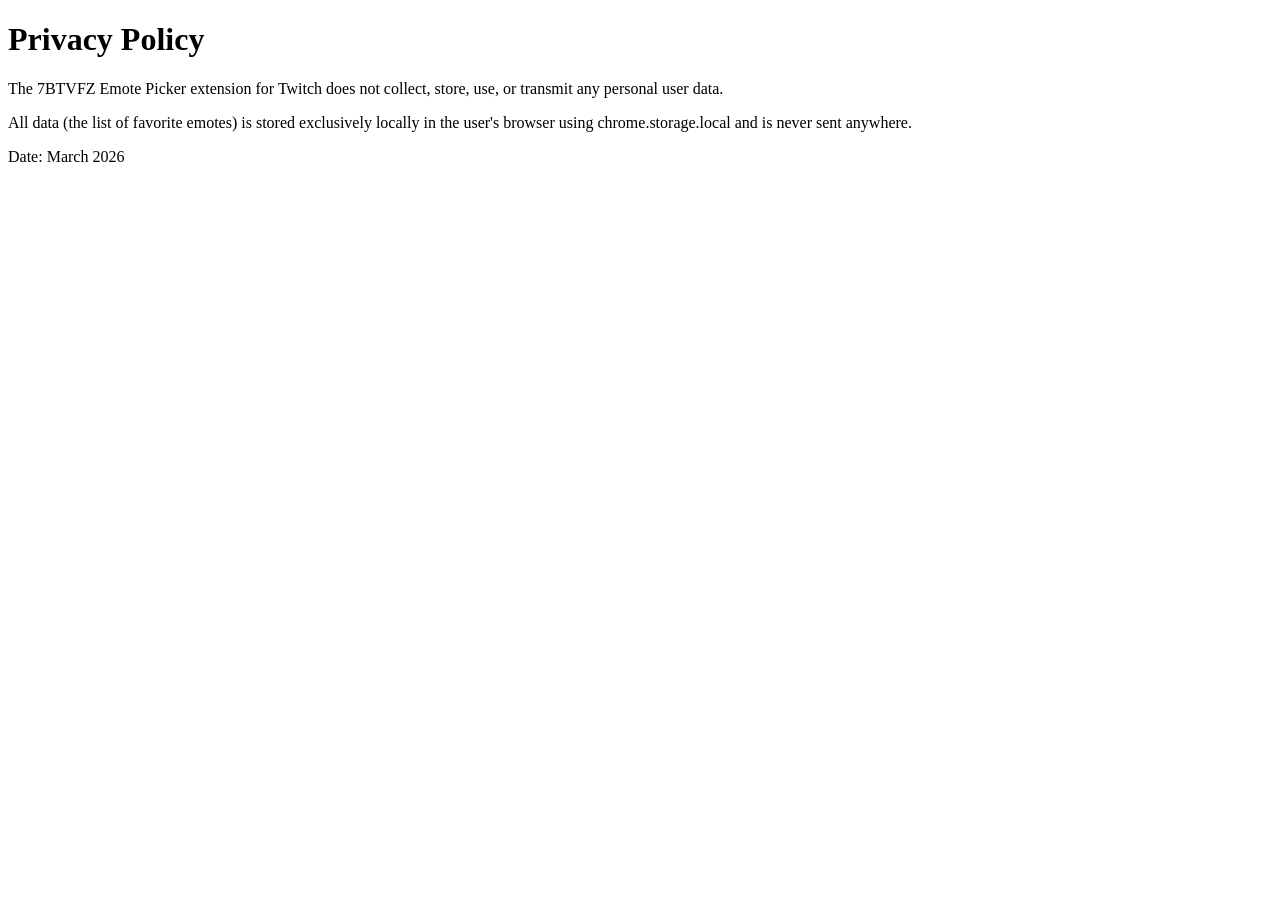
==== index.html @ f4f3cc51 "Add 7btvfz-privacy-policy  to index.html 7btvfz-privacy-policy" ====
<!DOCTYPE html>
<html lang="en">
<head>
    <meta charset="UTF-8">
    <title>Privacy Policy - 7BTVFZ Emote Picker</title>
</head>
<body>
    <h1>Privacy Policy</h1>
    
    <p>The 7BTVFZ Emote Picker extension for Twitch does not collect, store, use, or transmit any personal user data.</p>
    
    <p>All data (the list of favorite emotes) is stored exclusively locally in the user's browser using chrome.storage.local and is never sent anywhere.</p>
    
    <p>Date: March 2026</p>
</body>
</html>
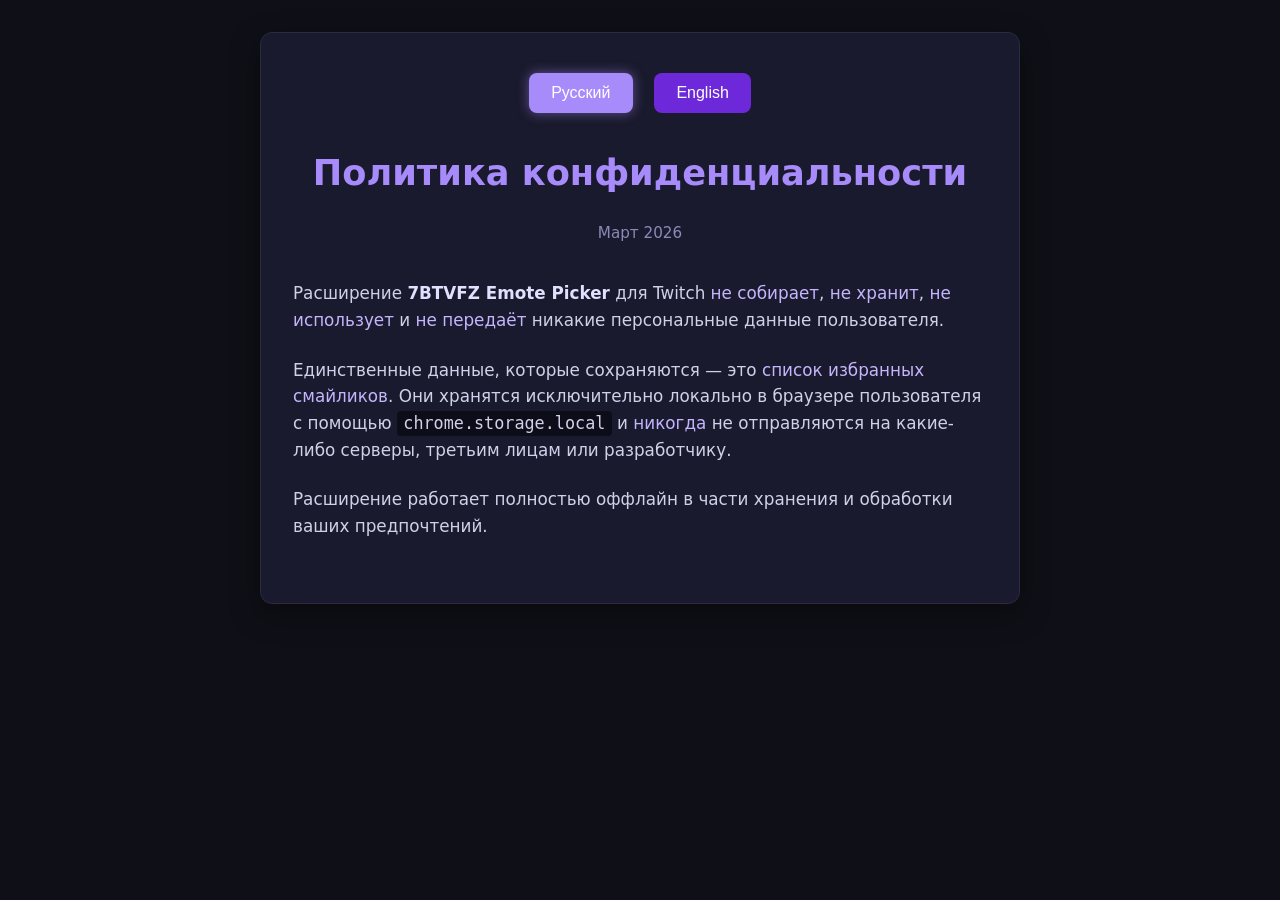
==== commit 8b900223: "Update index.html for Russian language support" ====
--- a/index.html
+++ b/index.html
@@ -1,16 +1,186 @@
 <!DOCTYPE html>
-<html lang="en">
+<html lang="ru">
 <head>
     <meta charset="UTF-8">
-    <title>Privacy Policy - 7BTVFZ Emote Picker</title>
+    <meta name="viewport" content="width=device-width, initial-scale=1.0">
+    <title>Политика конфиденциальности — 7BTVFZ Emote Picker</title>
+    <style>
+        :root {
+            --bg: #0f0f17;
+            --text: #e0e0ff;
+            --accent: #a78bfa;
+            --card: #1a1a2e;
+            --border: #2a2a40;
+            --btn-bg: #6d28d9;
+            --btn-hover: #7c3aed;
+        }
+
+        * {
+            margin: 0;
+            padding: 0;
+            box-sizing: border-box;
+        }
+
+        body {
+            font-family: system-ui, -apple-system, BlinkMacSystemFont, 'Segoe UI', Roboto, sans-serif;
+            background: var(--bg);
+            color: var(--text);
+            line-height: 1.6;
+            min-height: 100vh;
+            padding: 2rem 1rem;
+        }
+
+        .container {
+            max-width: 760px;
+            margin: 0 auto;
+            background: var(--card);
+            border: 1px solid var(--border);
+            border-radius: 12px;
+            padding: 2.5rem 2rem;
+            box-shadow: 0 10px 30px rgba(0, 0, 0, 0.4);
+        }
+
+        .lang-switch {
+            text-align: center;
+            margin-bottom: 2rem;
+        }
+
+        .lang-btn {
+            background: var(--btn-bg);
+            color: white;
+            border: none;
+            padding: 0.7rem 1.4rem;
+            margin: 0 0.5rem;
+            border-radius: 8px;
+            font-size: 1rem;
+            cursor: pointer;
+            transition: all 0.2s ease;
+        }
+
+        .lang-btn:hover {
+            background: var(--btn-hover);
+            transform: translateY(-1px);
+        }
+
+        .lang-btn.active {
+            background: var(--accent);
+            box-shadow: 0 0 12px rgba(167, 139, 250, 0.5);
+        }
+
+        h1 {
+            font-size: 2.2rem;
+            color: var(--accent);
+            margin-bottom: 1.2rem;
+            text-align: center;
+            font-weight: 600;
+        }
+
+        .date {
+            text-align: center;
+            color: #8a8ab8;
+            font-size: 0.95rem;
+            margin-bottom: 2.2rem;
+        }
+
+        .content-ru, .content-en {
+            display: none;
+        }
+
+        .content-ru.active, .content-en.active {
+            display: block;
+        }
+
+        p {
+            margin-bottom: 1.4rem;
+            font-size: 1.05rem;
+            color: #d0d0e8;
+        }
+
+        .highlight {
+            color: #c4b5fd;
+            font-weight: 500;
+        }
+
+        .strong {
+            color: var(--text);
+            font-weight: 600;
+        }
+
+        code {
+            background: #0d0d1a;
+            padding: 0.15rem 0.4rem;
+            border-radius: 4px;
+            font-family: 'Consolas', monospace;
+        }
+
+        @media (max-width: 480px) {
+            .container { padding: 1.8rem 1.4rem; }
+            h1 { font-size: 1.9rem; }
+            .lang-btn { padding: 0.6rem 1.1rem; font-size: 0.95rem; }
+        }
+    </style>
 </head>
 <body>
-    <h1>Privacy Policy</h1>
-    
-    <p>The 7BTVFZ Emote Picker extension for Twitch does not collect, store, use, or transmit any personal user data.</p>
-    
-    <p>All data (the list of favorite emotes) is stored exclusively locally in the user's browser using chrome.storage.local and is never sent anywhere.</p>
-    
-    <p>Date: March 2026</p>
+
+    <div class="container">
+        <div class="lang-switch">
+            <button class="lang-btn active" data-lang="ru">Русский</button>
+            <button class="lang-btn" data-lang="en">English</button>
+        </div>
+
+        <h1 data-ru="Политика конфиденциальности" data-en="Privacy Policy">
+            Политика конфиденциальности
+        </h1>
+
+        <div class="date" data-ru="Март 2026" data-en="March 2026">
+            Март 2026
+        </div>
+
+        <!-- Русская версия -->
+        <div class="content-ru active">
+            <p>Расширение <span class="strong">7BTVFZ Emote Picker</span> для Twitch <span class="highlight">не собирает</span>, <span class="highlight">не хранит</span>, <span class="highlight">не использует</span> и <span class="highlight">не передаёт</span> никакие персональные данные пользователя.</p>
+
+            <p>Единственные данные, которые сохраняются — это <span class="highlight">список избранных смайликов</span>. Они хранятся исключительно локально в браузере пользователя с помощью <code>chrome.storage.local</code> и <span class="highlight">никогда</span> не отправляются на какие-либо серверы, третьим лицам или разработчику.</p>
+
+            <p>Расширение работает полностью оффлайн в части хранения и обработки ваших предпочтений.</p>
+        </div>
+
+        <!-- Английская версия -->
+        <div class="content-en">
+            <p>The <span class="strong">7BTVFZ Emote Picker</span> extension for Twitch <span class="highlight">does not collect</span>, <span class="highlight">store</span>, <span class="highlight">use</span>, or <span class="highlight">transmit</span> any personal user data.</p>
+
+            <p>The only data that is saved is the <span class="highlight">list of favorite emotes</span>. It is stored exclusively locally in the user's browser using <code>chrome.storage.local</code> and is <span class="highlight">never</span> sent to any servers, third parties, or the developer.</p>
+
+            <p>The extension operates completely offline regarding the storage and processing of your preferences.</p>
+        </div>
+    </div>
+
+    <script>
+        const buttons = document.querySelectorAll('.lang-btn');
+        const title = document.querySelector('h1');
+        const dateEl = document.querySelector('.date');
+        const ruContent = document.querySelector('.content-ru');
+        const enContent = document.querySelector('.content-en');
+
+        buttons.forEach(btn => {
+            btn.addEventListener('click', () => {
+                // Убираем active со всех кнопок
+                buttons.forEach(b => b.classList.remove('active'));
+                // Добавляем active на текущую
+                btn.classList.add('active');
+
+                const lang = btn.dataset.lang;
+
+                // Меняем заголовок и дату
+                title.textContent = title.dataset[lang];
+                dateEl.textContent = dateEl.dataset[lang];
+
+                // Показываем нужный контент
+                ruContent.classList.toggle('active', lang === 'ru');
+                enContent.classList.toggle('active', lang === 'en');
+            });
+        });
+    </script>
+
 </body>
 </html>
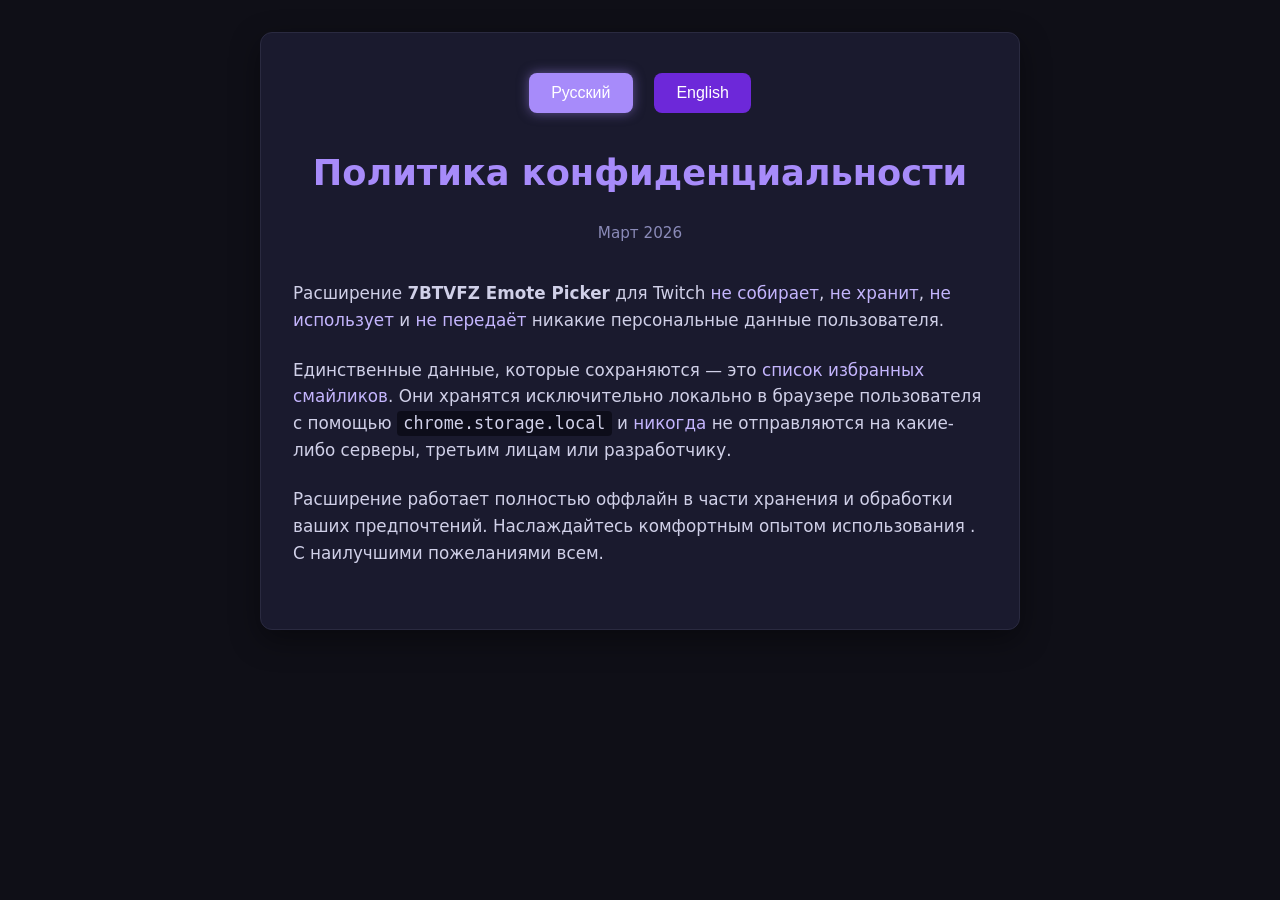
==== commit 6e2676a8: "Revise content in index.html for clarity and updates Updated text in Russian and English sections fo" ====
--- a/index.html
+++ b/index.html
@@ -136,22 +136,28 @@
             Март 2026
         </div>
 
-        <!-- Русская версия -->
+            <!-- Русская версия -->
         <div class="content-ru active">
-            <p>Расширение <span class="strong">7BTVFZ Emote Picker</span> для Twitch <span class="highlight">не собирает</span>, <span class="highlight">не хранит</span>, <span class="highlight">не использует</span> и <span class="highlight">не передаёт</span> никакие персональные данные пользователя.</p>
+          <p>Расширение <strong>7BTVFZ Emote Picker</strong> для Twitch <span class="highlight">не собирает</span>, <span class="highlight">не хранит</span>, <span class="highlight">не использует</span> и <span class="highlight">не передаёт</span> никакие персональные данные пользователя.</p>
 
-            <p>Единственные данные, которые сохраняются — это <span class="highlight">список избранных смайликов</span>. Они хранятся исключительно локально в браузере пользователя с помощью <code>chrome.storage.local</code> и <span class="highlight">никогда</span> не отправляются на какие-либо серверы, третьим лицам или разработчику.</p>
+          <p>Единственные данные, которые сохраняются — это <span class="highlight">список избранных смайликов</span>. Они хранятся исключительно локально в браузере пользователя с помощью <code>chrome.storage.local</code> и <span class="highlight">никогда</span> не отправляются на какие-либо серверы, третьим лицам или разработчику.</p>
 
-            <p>Расширение работает полностью оффлайн в части хранения и обработки ваших предпочтений.</p>
+          <p>Расширение работает полностью оффлайн в части хранения и обработки ваших предпочтений.
+            Наслаждайтесь комфортным опытом использования . 
+            С наилучшими пожеланиями всем.
+          </p>
         </div>
 
         <!-- Английская версия -->
         <div class="content-en">
-            <p>The <span class="strong">7BTVFZ Emote Picker</span> extension for Twitch <span class="highlight">does not collect</span>, <span class="highlight">store</span>, <span class="highlight">use</span>, or <span class="highlight">transmit</span> any personal user data.</p>
+          <p>The <strong>7BTVFZ Emote Picker</strong> extension for Twitch <span class="highlight">does not collect</span>, <span class="highlight">store</span>, <span class="highlight">use</span>, or <span class="highlight">transmit</span> any personal user data.</p>
 
-            <p>The only data that is saved is the <span class="highlight">list of favorite emotes</span>. It is stored exclusively locally in the user's browser using <code>chrome.storage.local</code> and is <span class="highlight">never</span> sent to any servers, third parties, or the developer.</p>
+          <p>The only data that is saved is the <span class="highlight">list of favorite emotes</span>. It is stored exclusively locally in the user's browser using <code>chrome.storage.local</code> and is <span class="highlight">never</span> sent to any servers, third parties, or the developer.</p>
 
-            <p>The extension operates completely offline regarding the storage and processing of your preferences.</p>
+          <p>The extension operates completely offline regarding the storage and processing of your preferences.
+            Enjoy a comfortable usage experience. 
+            Best wishes to all
+          </p>
         </div>
     </div>
 
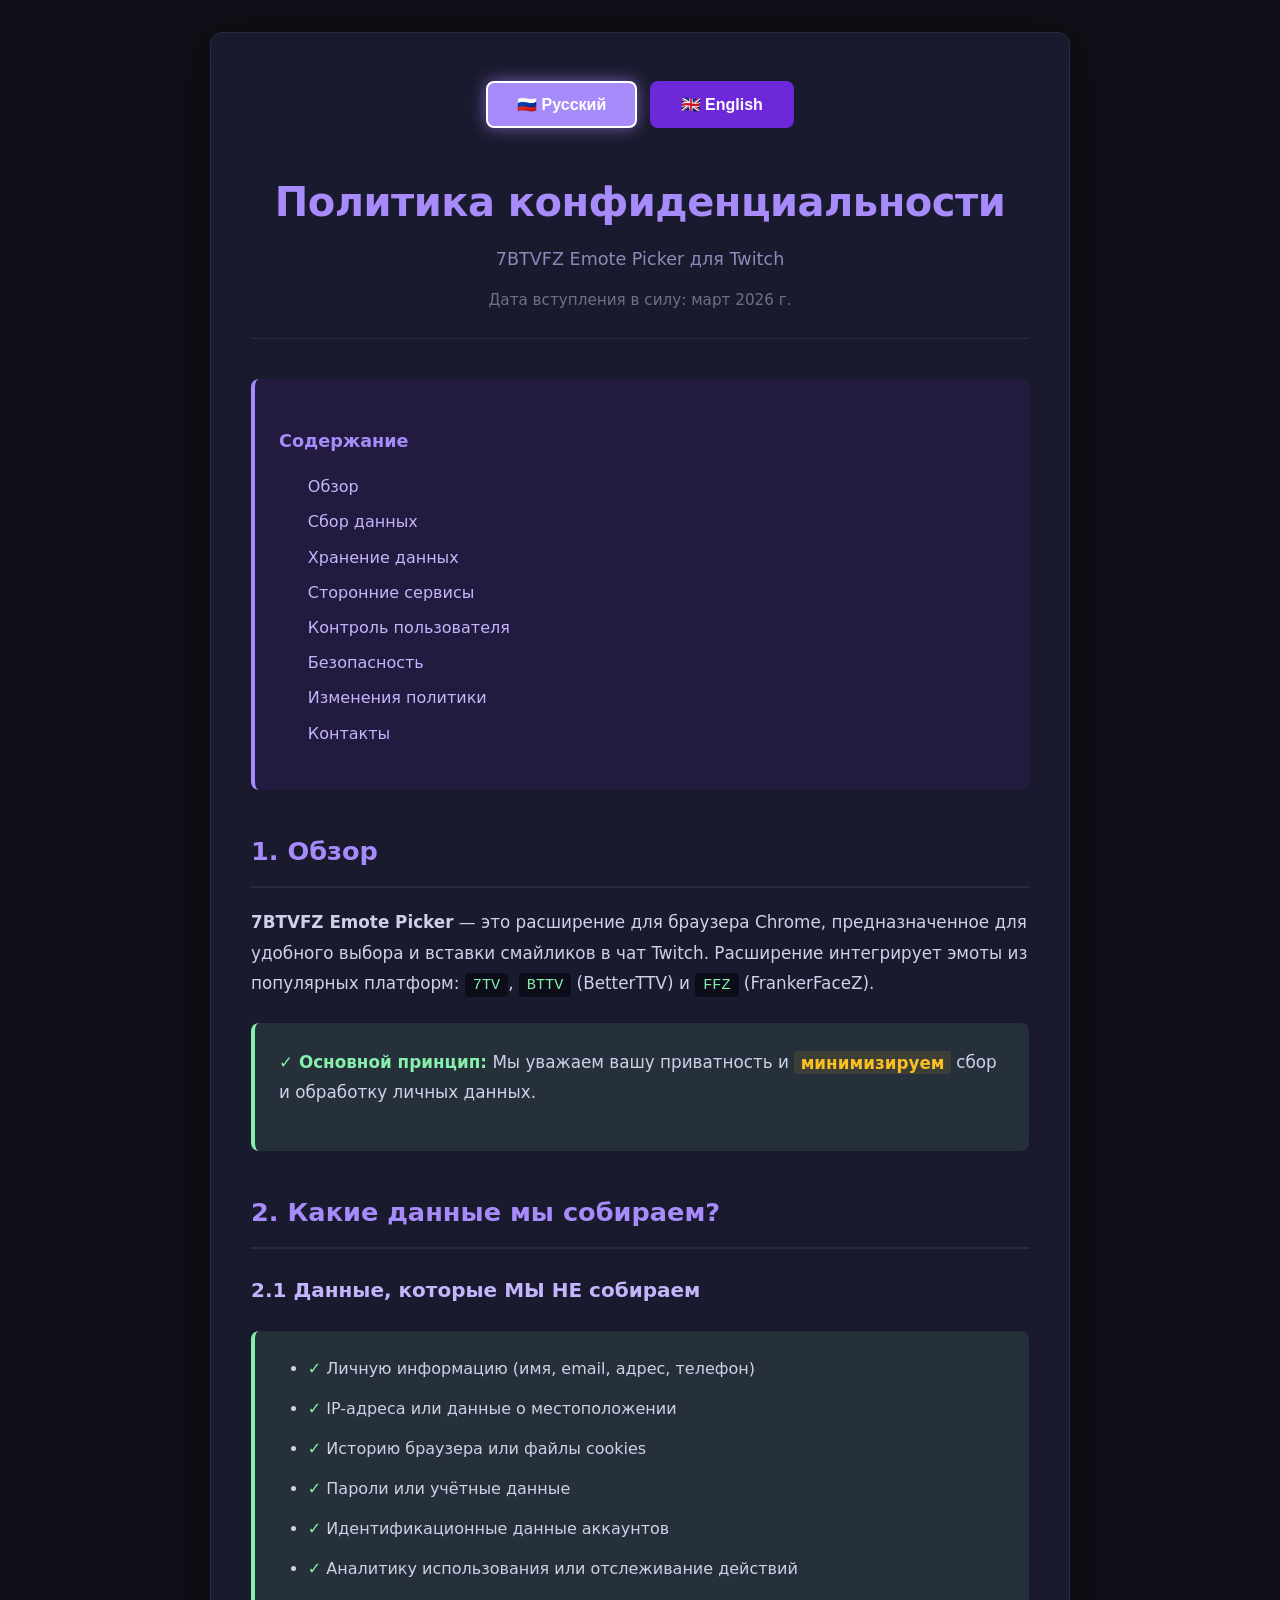
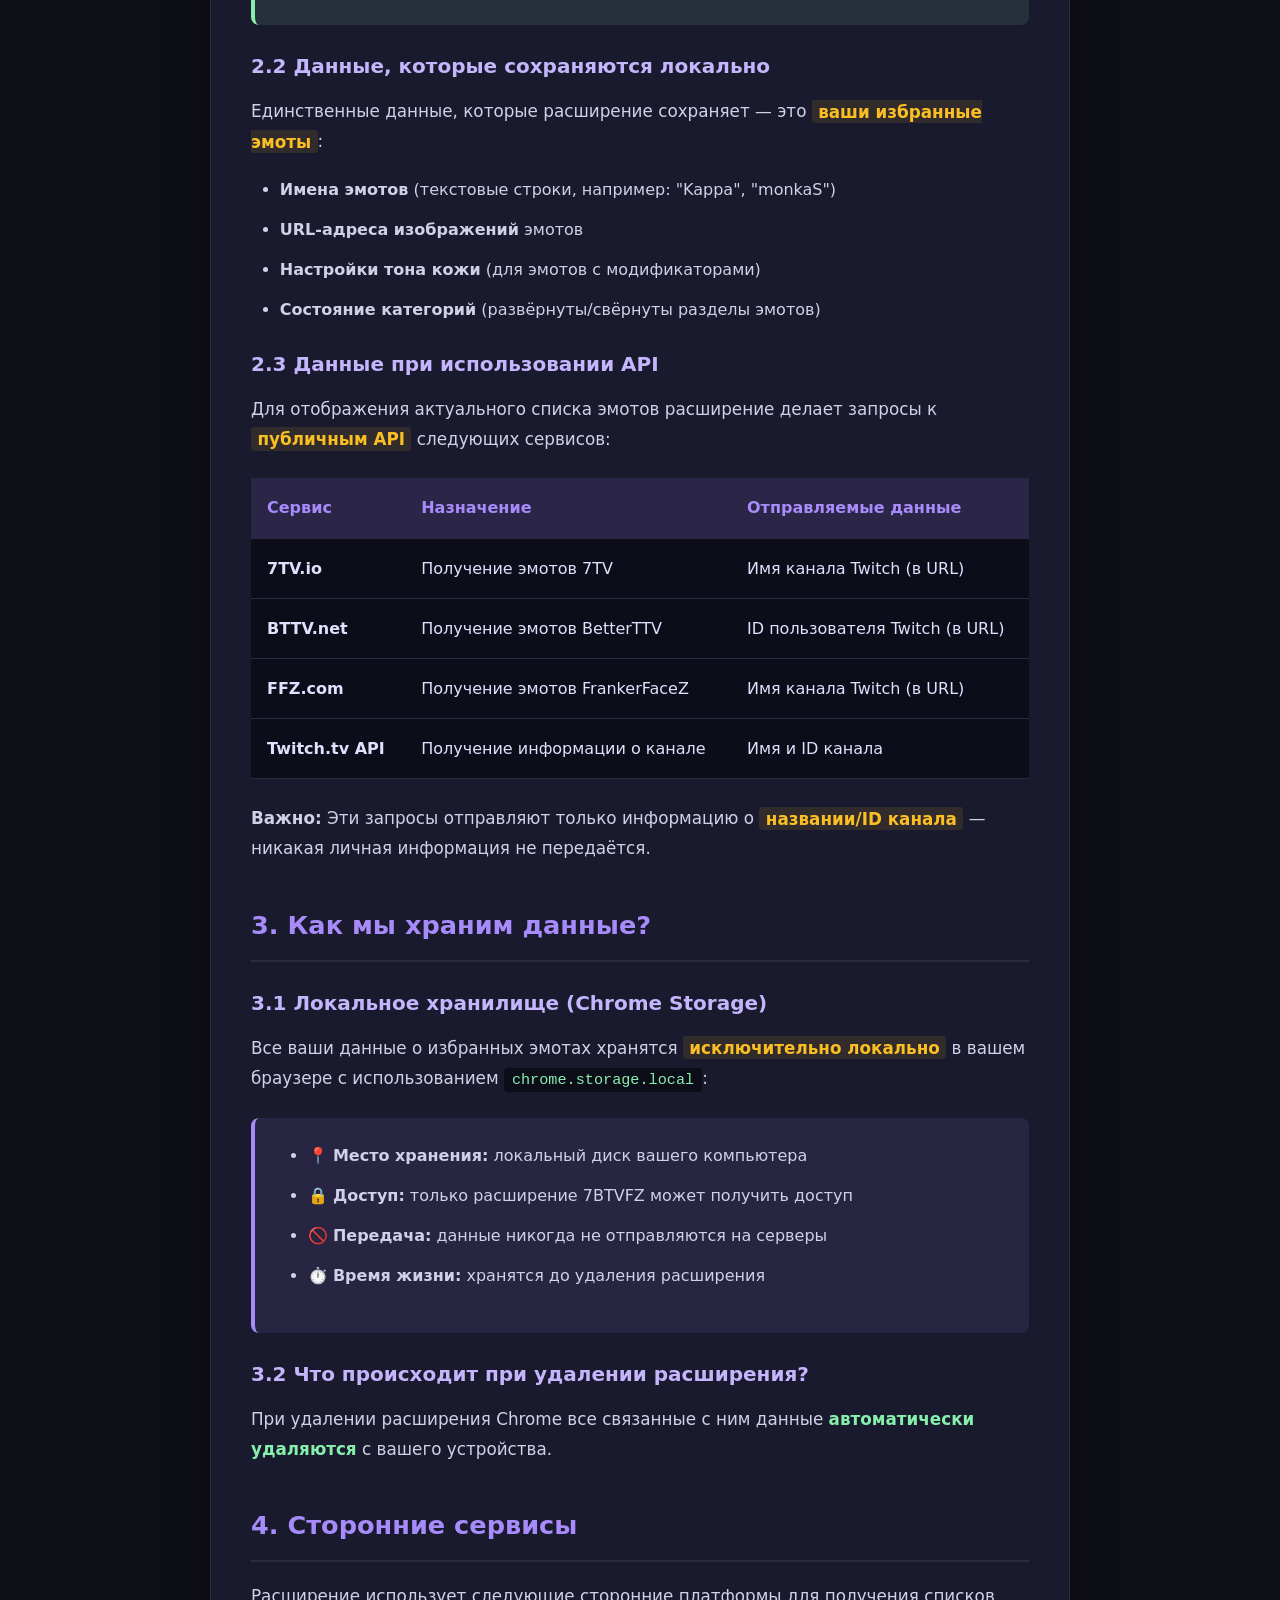
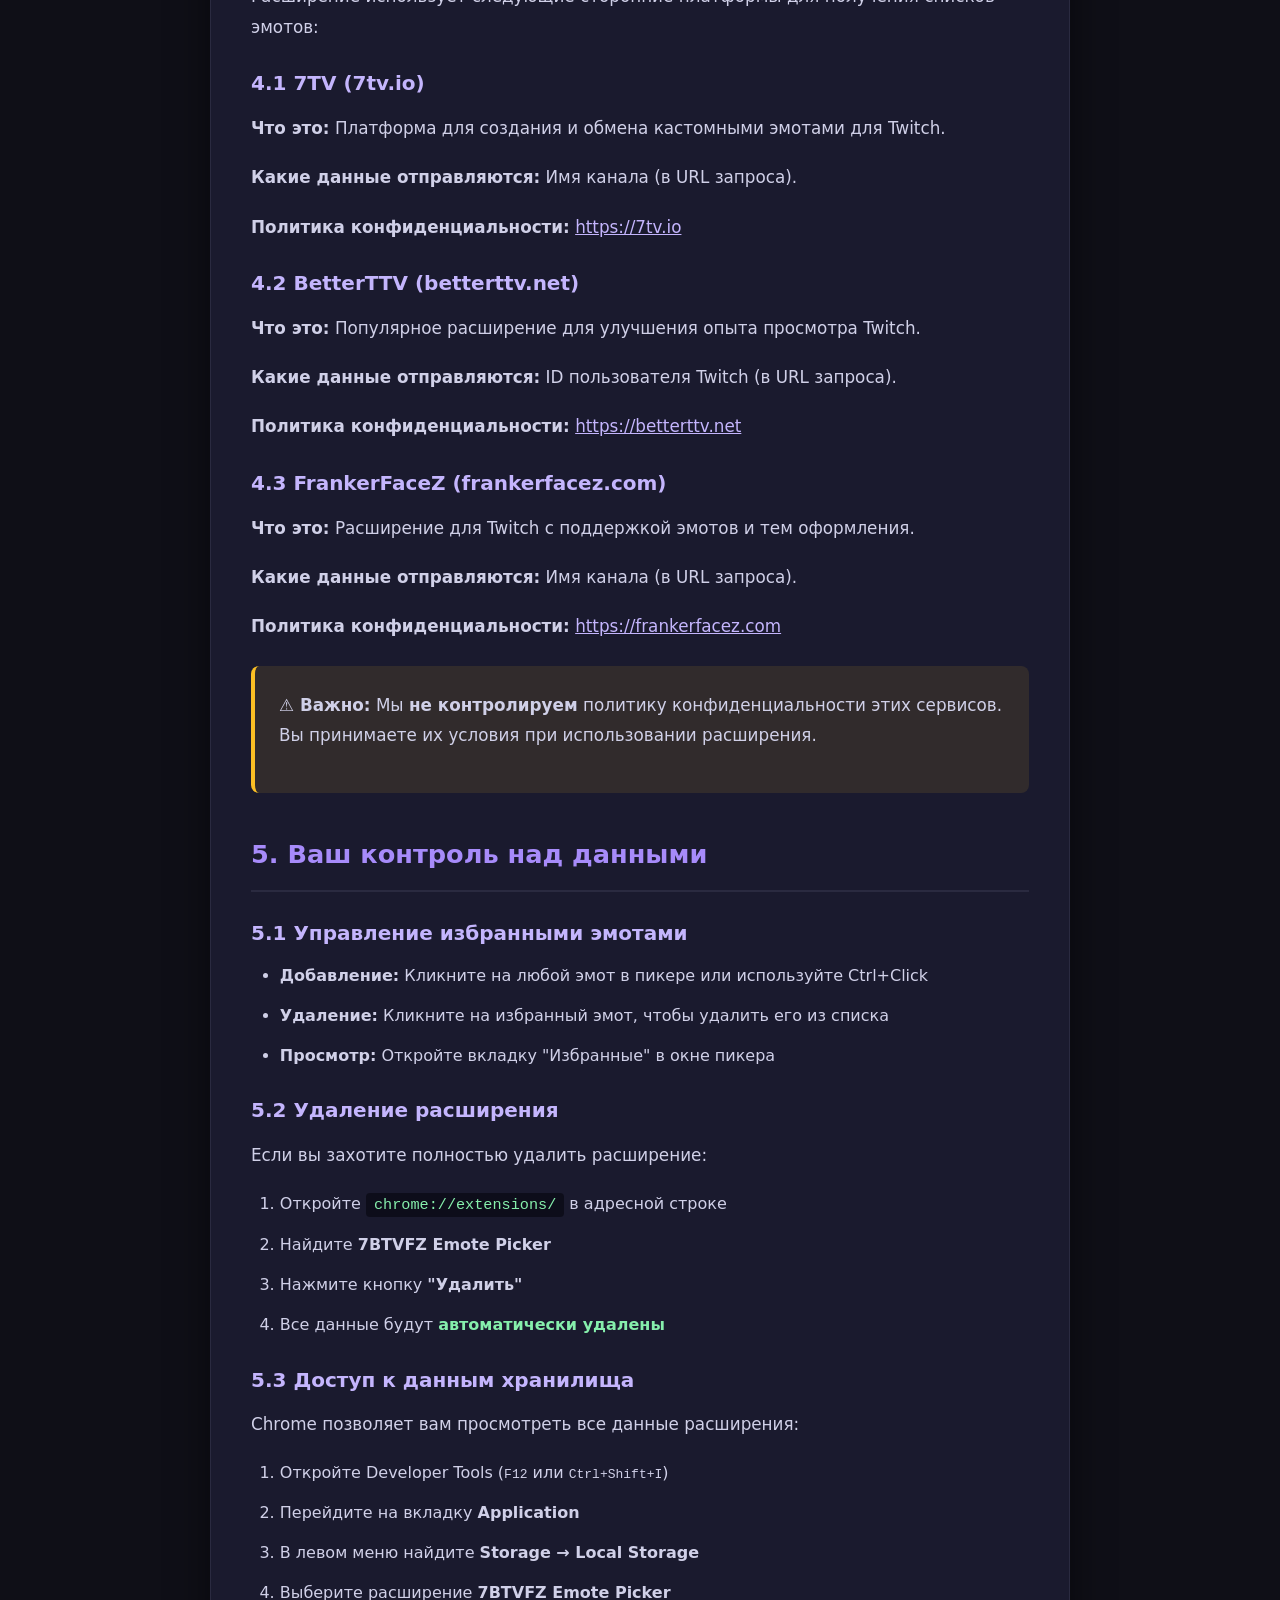
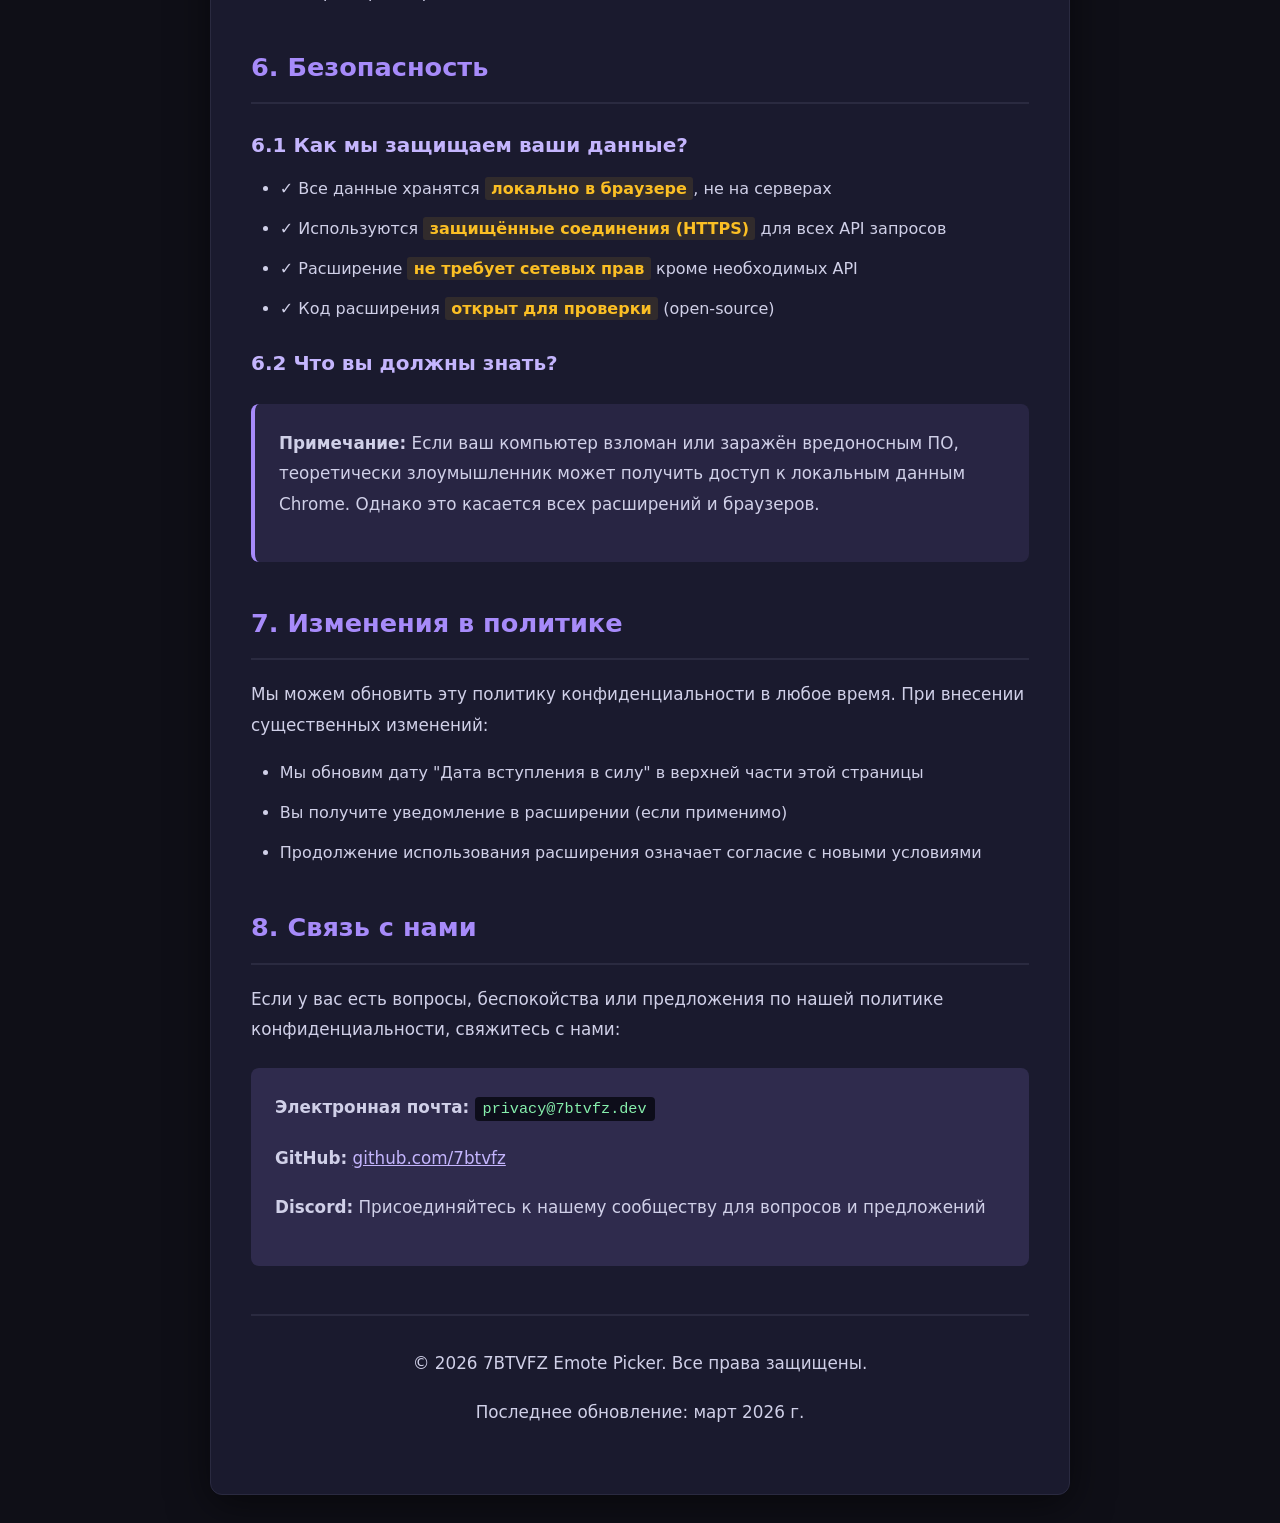
==== commit 37022ed9: "Update index.html" ====
--- a/index.html
+++ b/index.html
@@ -13,6 +13,9 @@
             --border: #2a2a40;
             --btn-bg: #6d28d9;
             --btn-hover: #7c3aed;
+            --code-bg: #0d0d1a;
+            --success: #86efac;
+            --warning: #fbbf24;
         }
 
         * {
@@ -21,169 +24,815 @@
             box-sizing: border-box;
         }
 
+        html {
+            scroll-behavior: smooth;
+        }
+
         body {
             font-family: system-ui, -apple-system, BlinkMacSystemFont, 'Segoe UI', Roboto, sans-serif;
             background: var(--bg);
             color: var(--text);
-            line-height: 1.6;
+            line-height: 1.7;
             min-height: 100vh;
             padding: 2rem 1rem;
         }
 
         .container {
-            max-width: 760px;
+            max-width: 860px;
             margin: 0 auto;
             background: var(--card);
             border: 1px solid var(--border);
             border-radius: 12px;
-            padding: 2.5rem 2rem;
-            box-shadow: 0 10px 30px rgba(0, 0, 0, 0.4);
+            padding: 3rem 2.5rem;
+            box-shadow: 0 10px 40px rgba(0, 0, 0, 0.5);
         }
 
         .lang-switch {
             text-align: center;
-            margin-bottom: 2rem;
+            margin-bottom: 2.5rem;
+            display: flex;
+            justify-content: center;
+            gap: 0.8rem;
+            flex-wrap: wrap;
         }
 
         .lang-btn {
             background: var(--btn-bg);
             color: white;
-            border: none;
-            padding: 0.7rem 1.4rem;
-            margin: 0 0.5rem;
+            border: 2px solid transparent;
+            padding: 0.75rem 1.8rem;
             border-radius: 8px;
             font-size: 1rem;
+            font-weight: 600;
             cursor: pointer;
             transition: all 0.2s ease;
         }
 
         .lang-btn:hover {
             background: var(--btn-hover);
-            transform: translateY(-1px);
+            transform: translateY(-2px);
+            box-shadow: 0 4px 12px rgba(109, 40, 217, 0.4);
         }
 
         .lang-btn.active {
             background: var(--accent);
-            box-shadow: 0 0 12px rgba(167, 139, 250, 0.5);
+            border-color: white;
+            box-shadow: 0 0 16px rgba(167, 139, 250, 0.6);
         }
 
         h1 {
-            font-size: 2.2rem;
+            font-size: 2.5rem;
+            color: var(--accent);
+            margin-bottom: 0.5rem;
+            text-align: center;
+            font-weight: 700;
+            letter-spacing: -0.5px;
+        }
+
+        .subtitle {
+            text-align: center;
+            color: #8a8ab8;
+            font-size: 1.1rem;
+            margin-bottom: 0.8rem;
+            font-weight: 500;
+        }
+
+        .date {
+            text-align: center;
+            color: #6b7280;
+            font-size: 0.95rem;
+            margin-bottom: 2.5rem;
+            border-bottom: 1px solid var(--border);
+            padding-bottom: 1.5rem;
+        }
+
+        .toc {
+            background: rgba(109, 40, 217, 0.1);
+            border-left: 4px solid var(--accent);
+            padding: 1.5rem;
+            margin-bottom: 2.5rem;
+            border-radius: 8px;
+        }
+
+        .toc h3 {
+            color: var(--accent);
+            margin-bottom: 1rem;
+            font-size: 1.1rem;
+        }
+
+        .toc ul {
+            list-style: none;
+            padding: 0;
+        }
+
+        .toc li {
+            margin-bottom: 0.5rem;
+        }
+
+        .toc a {
+            color: #c4b5fd;
+            text-decoration: none;
+            transition: color 0.2s;
+        }
+
+        .toc a:hover {
+            color: var(--accent);
+            text-decoration: underline;
+        }
+
+        .content-ru,
+        .content-en {
+            display: none;
+        }
+
+        .content-ru.active,
+        .content-en.active {
+            display: block;
+        }
+
+        section {
+            margin-bottom: 2.5rem;
+        }
+
+        h2 {
+            font-size: 1.6rem;
             color: var(--accent);
             margin-bottom: 1.2rem;
-            text-align: center;
+            padding-bottom: 0.8rem;
+            border-bottom: 2px solid var(--border);
+            font-weight: 700;
+        }
+
+        h3 {
+            font-size: 1.25rem;
+            color: #c4b5fd;
+            margin-top: 1.5rem;
+            margin-bottom: 0.8rem;
             font-weight: 600;
         }
 
-        .date {
+        p {
+            margin-bottom: 1.2rem;
+            font-size: 1.05rem;
+            color: #d0d0e8;
+            line-height: 1.8;
+        }
+
+        ul, ol {
+            margin-left: 1.8rem;
+            margin-bottom: 1.2rem;
+        }
+
+        li {
+            margin-bottom: 0.8rem;
+            color: #d0d0e8;
+        }
+
+        .highlight {
+            color: #fbbf24;
+            font-weight: 600;
+            background: rgba(251, 191, 36, 0.1);
+            padding: 0.1rem 0.4rem;
+            border-radius: 3px;
+        }
+
+        .success {
+            color: var(--success);
+            font-weight: 600;
+        }
+
+        .warning {
+            color: var(--warning);
+            font-weight: 600;
+        }
+
+        code {
+            background: var(--code-bg);
+            padding: 0.2rem 0.5rem;
+            border-radius: 4px;
+            font-family: 'Consolas', 'Monaco', monospace;
+            font-size: 0.95rem;
+            color: #86efac;
+        }
+
+        .box {
+            background: rgba(167, 139, 250, 0.1);
+            border-left: 4px solid var(--accent);
+            padding: 1.5rem;
+            margin: 1.5rem 0;
+            border-radius: 8px;
+        }
+
+        .box-success {
+            background: rgba(134, 239, 172, 0.1);
+            border-left-color: var(--success);
+        }
+
+        .box-warning {
+            background: rgba(251, 191, 36, 0.1);
+            border-left-color: var(--warning);
+        }
+
+        .table-responsive {
+            overflow-x: auto;
+            margin: 1.5rem 0;
+        }
+
+        table {
+            width: 100%;
+            border-collapse: collapse;
+            background: var(--code-bg);
+        }
+
+        th, td {
+            padding: 1rem;
+            text-align: left;
+            border-bottom: 1px solid var(--border);
+        }
+
+        th {
+            background: rgba(167, 139, 250, 0.2);
+            color: var(--accent);
+            font-weight: 600;
+        }
+
+        tr:hover {
+            background: rgba(167, 139, 250, 0.05);
+        }
+
+        .footer {
+            margin-top: 3rem;
+            padding-top: 2rem;
+            border-top: 2px solid var(--border);
             text-align: center;
             color: #8a8ab8;
             font-size: 0.95rem;
-            margin-bottom: 2.2rem;
-        }
-
-        .content-ru, .content-en {
-            display: none;
-        }
-
-        .content-ru.active, .content-en.active {
-            display: block;
-        }
-
-        p {
-            margin-bottom: 1.4rem;
-            font-size: 1.05rem;
-            color: #d0d0e8;
-        }
-
-        .highlight {
-            color: #c4b5fd;
-            font-weight: 500;
-        }
-
-        .strong {
-            color: var(--text);
-            font-weight: 600;
-        }
-
-        code {
-            background: #0d0d1a;
-            padding: 0.15rem 0.4rem;
-            border-radius: 4px;
-            font-family: 'Consolas', monospace;
+        }
+
+        .contact-info {
+            background: rgba(167, 139, 250, 0.15);
+            padding: 1.5rem;
+            border-radius: 8px;
+            margin: 1.5rem 0;
+        }
+
+        @media (max-width: 768px) {
+            .container {
+                padding: 2rem 1.5rem;
+            }
+
+            h1 {
+                font-size: 2rem;
+            }
+
+            h2 {
+                font-size: 1.35rem;
+            }
+
+            .lang-switch {
+                gap: 0.5rem;
+            }
+
+            .lang-btn {
+                padding: 0.65rem 1.4rem;
+                font-size: 0.95rem;
+            }
         }
 
         @media (max-width: 480px) {
-            .container { padding: 1.8rem 1.4rem; }
-            h1 { font-size: 1.9rem; }
-            .lang-btn { padding: 0.6rem 1.1rem; font-size: 0.95rem; }
+            .container {
+                padding: 1.5rem 1rem;
+            }
+
+            h1 {
+                font-size: 1.7rem;
+            }
+
+            h2 {
+                font-size: 1.2rem;
+            }
+
+            .lang-btn {
+                padding: 0.6rem 1.1rem;
+                font-size: 0.9rem;
+            }
+
+            p {
+                font-size: 1rem;
+            }
         }
     </style>
 </head>
 <body>
 
     <div class="container">
+        <!-- Language Switch -->
         <div class="lang-switch">
-            <button class="lang-btn active" data-lang="ru">Русский</button>
-            <button class="lang-btn" data-lang="en">English</button>
+            <button class="lang-btn active" data-lang="ru">🇷🇺 Русский</button>
+            <button class="lang-btn" data-lang="en">🇬🇧 English</button>
         </div>
 
+        <!-- Title -->
         <h1 data-ru="Политика конфиденциальности" data-en="Privacy Policy">
             Политика конфиденциальности
         </h1>
 
-        <div class="date" data-ru="Март 2026" data-en="March 2026">
-            Март 2026
+        <p class="subtitle" data-ru="7BTVFZ Emote Picker для Twitch" data-en="7BTVFZ Emote Picker for Twitch">
+            7BTVFZ Emote Picker для Twitch
+        </p>
+
+        <div class="date" data-ru="Дата вступления в силу: март 2026 г." data-en="Effective Date: March 2026">
+            Дата вступления в силу: март 2026 г.
         </div>
 
-            <!-- Русская версия -->
+        <!-- Russian Version -->
         <div class="content-ru active">
-          <p>Расширение <strong>7BTVFZ Emote Picker</strong> для Twitch <span class="highlight">не собирает</span>, <span class="highlight">не хранит</span>, <span class="highlight">не использует</span> и <span class="highlight">не передаёт</span> никакие персональные данные пользователя.</p>
-
-          <p>Единственные данные, которые сохраняются — это <span class="highlight">список избранных смайликов</span>. Они хранятся исключительно локально в браузере пользователя с помощью <code>chrome.storage.local</code> и <span class="highlight">никогда</span> не отправляются на какие-либо серверы, третьим лицам или разработчику.</p>
-
-          <p>Расширение работает полностью оффлайн в части хранения и обработки ваших предпочтений.
-            Наслаждайтесь комфортным опытом использования . 
-            С наилучшими пожеланиями всем.
-          </p>
+
+            <!-- Table of Contents -->
+            <div class="toc">
+                <h3>Содержание</h3>
+                <ul>
+                    <li><a href="#overview">Обзор</a></li>
+                    <li><a href="#data-collection">Сбор данных</a></li>
+                    <li><a href="#data-storage">Хранение данных</a></li>
+                    <li><a href="#third-party">Сторонние сервисы</a></li>
+                    <li><a href="#user-control">Контроль пользователя</a></li>
+                    <li><a href="#security">Безопасность</a></li>
+                    <li><a href="#changes">Изменения политики</a></li>
+                    <li><a href="#contact">Контакты</a></li>
+                </ul>
+            </div>
+
+            <!-- 1. Overview -->
+            <section id="overview">
+                <h2>1. Обзор</h2>
+                <p>
+                    <strong>7BTVFZ Emote Picker</strong> — это расширение для браузера Chrome, предназначенное для удобного выбора и вставки смайликов в чат Twitch. Расширение интегрирует эмоты из популярных платформ: <code>7TV</code>, <code>BTTV</code> (BetterTTV) и <code>FFZ</code> (FrankerFaceZ).
+                </p>
+                <div class="box box-success">
+                    <p><span class="success">✓ Основной принцип:</span> Мы уважаем вашу приватность и <span class="highlight">минимизируем</span> сбор и обработку личных данных.</p>
+                </div>
+            </section>
+
+            <!-- 2. Data Collection -->
+            <section id="data-collection">
+                <h2>2. Какие данные мы собираем?</h2>
+
+                <h3>2.1 Данные, которые МЫ НЕ собираем</h3>
+                <div class="box box-success">
+                    <ul>
+                        <li><span class="success">✓</span> Личную информацию (имя, email, адрес, телефон)</li>
+                        <li><span class="success">✓</span> IP-адреса или данные о местоположении</li>
+                        <li><span class="success">✓</span> Историю браузера или файлы cookies</li>
+                        <li><span class="success">✓</span> Пароли или учётные данные</li>
+                        <li><span class="success">✓</span> Идентификационные данные аккаунтов</li>
+                        <li><span class="success">✓</span> Аналитику использования или отслеживание действий</li>
+                    </ul>
+                </div>
+
+                <h3>2.2 Данные, которые сохраняются локально</h3>
+                <p>Единственные данные, которые расширение сохраняет — это <span class="highlight">ваши избранные эмоты</span>:</p>
+                <ul>
+                    <li><strong>Имена эмотов</strong> (текстовые строки, например: "Kappa", "monkaS")</li>
+                    <li><strong>URL-адреса изображений</strong> эмотов</li>
+                    <li><strong>Настройки тона кожи</strong> (для эмотов с модификаторами)</li>
+                    <li><strong>Состояние категорий</strong> (развёрнуты/свёрнуты разделы эмотов)</li>
+                </ul>
+
+                <h3>2.3 Данные при использовании API</h3>
+                <p>Для отображения актуального списка эмотов расширение делает запросы к <span class="highlight">публичным API</span> следующих сервисов:</p>
+                <div class="table-responsive">
+                    <table>
+                        <tr>
+                            <th>Сервис</th>
+                            <th>Назначение</th>
+                            <th>Отправляемые данные</th>
+                        </tr>
+                        <tr>
+                            <td><strong>7TV.io</strong></td>
+                            <td>Получение эмотов 7TV</td>
+                            <td>Имя канала Twitch (в URL)</td>
+                        </tr>
+                        <tr>
+                            <td><strong>BTTV.net</strong></td>
+                            <td>Получение эмотов BetterTTV</td>
+                            <td>ID пользователя Twitch (в URL)</td>
+                        </tr>
+                        <tr>
+                            <td><strong>FFZ.com</strong></td>
+                            <td>Получение эмотов FrankerFaceZ</td>
+                            <td>Имя канала Twitch (в URL)</td>
+                        </tr>
+                        <tr>
+                            <td><strong>Twitch.tv API</strong></td>
+                            <td>Получение информации о канале</td>
+                            <td>Имя и ID канала</td>
+                        </tr>
+                    </table>
+                </div>
+                <p><strong>Важно:</strong> Эти запросы отправляют только информацию о <span class="highlight">названии/ID канала</span> — никакая личная информация не передаётся.</p>
+            </section>
+
+            <!-- 3. Data Storage -->
+            <section id="data-storage">
+                <h2>3. Как мы храним данные?</h2>
+
+                <h3>3.1 Локальное хранилище (Chrome Storage)</h3>
+                <p>Все ваши данные о избранных эмотах хранятся <span class="highlight">исключительно локально</span> в вашем браузере с использованием <code>chrome.storage.local</code>:</p>
+                <div class="box">
+                    <ul>
+                        <li>📍 <strong>Место хранения:</strong> локальный диск вашего компьютера</li>
+                        <li>🔒 <strong>Доступ:</strong> только расширение 7BTVFZ может получить доступ</li>
+                        <li>🚫 <strong>Передача:</strong> данные никогда не отправляются на серверы</li>
+                        <li>⏱️ <strong>Время жизни:</strong> хранятся до удаления расширения</li>
+                    </ul>
+                </div>
+
+                <h3>3.2 Что происходит при удалении расширения?</h3>
+                <p>При удалении расширения Chrome все связанные с ним данные <span class="success">автоматически удаляются</span> с вашего устройства.</p>
+            </section>
+
+            <!-- 4. Third-Party Services -->
+            <section id="third-party">
+                <h2>4. Сторонние сервисы</h2>
+                <p>Расширение использует следующие сторонние платформы для получения списков эмотов:</p>
+
+                <h3>4.1 7TV (7tv.io)</h3>
+                <p>
+                    <strong>Что это:</strong> Платформа для создания и обмена кастомными эмотами для Twitch.
+                </p>
+                <p>
+                    <strong>Какие данные отправляются:</strong> Имя канала (в URL запроса).
+                </p>
+                <p>
+                    <strong>Политика конфиденциальности:</strong> <a href="https://7tv.io" style="color: #c4b5fd;">https://7tv.io</a>
+                </p>
+
+                <h3>4.2 BetterTTV (betterttv.net)</h3>
+                <p>
+                    <strong>Что это:</strong> Популярное расширение для улучшения опыта просмотра Twitch.
+                </p>
+                <p>
+                    <strong>Какие данные отправляются:</strong> ID пользователя Twitch (в URL запроса).
+                </p>
+                <p>
+                    <strong>Политика конфиденциальности:</strong> <a href="https://betterttv.net" style="color: #c4b5fd;">https://betterttv.net</a>
+                </p>
+
+                <h3>4.3 FrankerFaceZ (frankerfacez.com)</h3>
+                <p>
+                    <strong>Что это:</strong> Расширение для Twitch с поддержкой эмотов и тем оформления.
+                </p>
+                <p>
+                    <strong>Какие данные отправляются:</strong> Имя канала (в URL запроса).
+                </p>
+                <p>
+                    <strong>Политика конфиденциальности:</strong> <a href="https://frankerfacez.com" style="color: #c4b5fd;">https://frankerfacez.com</a>
+                </p>
+
+                <div class="box box-warning">
+                    <p><strong>⚠️ Важно:</strong> Мы <strong>не контролируем</strong> политику конфиденциальности этих сервисов. Вы принимаете их условия при использовании расширения.</p>
+                </div>
+            </section>
+
+            <!-- 5. User Control -->
+            <section id="user-control">
+                <h2>5. Ваш контроль над данными</h2>
+
+                <h3>5.1 Управление избранными эмотами</h3>
+                <ul>
+                    <li><strong>Добавление:</strong> Кликните на любой эмот в пикере или используйте Ctrl+Click</li>
+                    <li><strong>Удаление:</strong> Кликните на избранный эмот, чтобы удалить его из списка</li>
+                    <li><strong>Просмотр:</strong> Откройте вкладку "Избранные" в окне пикера</li>
+                </ul>
+
+                <h3>5.2 Удаление расширения</h3>
+                <p>Если вы захотите полностью удалить расширение:</p>
+                <ol>
+                    <li>Откройте <code>chrome://extensions/</code> в адресной строке</li>
+                    <li>Найдите <strong>7BTVFZ Emote Picker</strong></li>
+                    <li>Нажмите кнопку <strong>"Удалить"</strong></li>
+                    <li>Все данные будут <span class="success">автоматически удалены</span></li>
+                </ol>
+
+                <h3>5.3 Доступ к данным хранилища</h3>
+                <p>Chrome позволяет вам просмотреть все данные расширения:</p>
+                <ol>
+                    <li>Откройте Developer Tools (<kbd>F12</kbd> или <kbd>Ctrl+Shift+I</kbd>)</li>
+                    <li>Перейдите на вкладку <strong>Application</strong></li>
+                    <li>В левом меню найдите <strong>Storage → Local Storage</strong></li>
+                    <li>Выберите расширение <strong>7BTVFZ Emote Picker</strong></li>
+                </ol>
+            </section>
+
+            <!-- 6. Security -->
+            <section id="security">
+                <h2>6. Безопасность</h2>
+
+                <h3>6.1 Как мы защищаем ваши данные?</h3>
+                <ul>
+                    <li>✓ Все данные хранятся <span class="highlight">локально в браузере</span>, не на серверах</li>
+                    <li>✓ Используются <span class="highlight">защищённые соединения (HTTPS)</span> для всех API запросов</li>
+                    <li>✓ Расширение <span class="highlight">не требует сетевых прав</span> кроме необходимых API</li>
+                    <li>✓ Код расширения <span class="highlight">открыт для проверки</span> (open-source)</li>
+                </ul>
+
+                <h3>6.2 Что вы должны знать?</h3>
+                <div class="box">
+                    <p>
+                        <strong>Примечание:</strong> Если ваш компьютер взломан или заражён вредоносным ПО, теоретически злоумышленник может получить доступ к локальным данным Chrome. Однако это касается всех расширений и браузеров.
+                    </p>
+                </div>
+            </section>
+
+            <!-- 7. Policy Changes -->
+            <section id="changes">
+                <h2>7. Изменения в политике</h2>
+                <p>
+                    Мы можем обновить эту политику конфиденциальности в любое время. При внесении существенных изменений:
+                </p>
+                <ul>
+                    <li>Мы обновим дату "Дата вступления в силу" в верхней части этой страницы</li>
+                    <li>Вы получите уведомление в расширении (если применимо)</li>
+                    <li>Продолжение использования расширения означает согласие с новыми условиями</li>
+                </ul>
+            </section>
+
+            <!-- 8. Contact -->
+            <section id="contact">
+                <h2>8. Связь с нами</h2>
+                <p>
+                    Если у вас есть вопросы, беспокойства или предложения по нашей политике конфиденциальности, свяжитесь с нами:
+                </p>
+                <div class="contact-info">
+                    <p><strong>Электронная почта:</strong> <code>privacy@7btvfz.dev</code></p>
+                    <p><strong>GitHub:</strong> <a href="https://github.com/7btvfz" style="color: #c4b5fd;">github.com/7btvfz</a></p>
+                    <p><strong>Discord:</strong> Присоединяйтесь к нашему сообществу для вопросов и предложений</p>
+                </div>
+            </section>
+
+            <div class="footer">
+                <p>© 2026 7BTVFZ Emote Picker. Все права защищены.</p>
+                <p>Последнее обновление: март 2026 г.</p>
+            </div>
+
         </div>
 
-        <!-- Английская версия -->
+        <!-- English Version -->
         <div class="content-en">
-          <p>The <strong>7BTVFZ Emote Picker</strong> extension for Twitch <span class="highlight">does not collect</span>, <span class="highlight">store</span>, <span class="highlight">use</span>, or <span class="highlight">transmit</span> any personal user data.</p>
-
-          <p>The only data that is saved is the <span class="highlight">list of favorite emotes</span>. It is stored exclusively locally in the user's browser using <code>chrome.storage.local</code> and is <span class="highlight">never</span> sent to any servers, third parties, or the developer.</p>
-
-          <p>The extension operates completely offline regarding the storage and processing of your preferences.
-            Enjoy a comfortable usage experience. 
-            Best wishes to all
-          </p>
+
+            <!-- Table of Contents -->
+            <div class="toc">
+                <h3>Table of Contents</h3>
+                <ul>
+                    <li><a href="#overview">Overview</a></li>
+                    <li><a href="#data-collection">Data Collection</a></li>
+                    <li><a href="#data-storage">Data Storage</a></li>
+                    <li><a href="#third-party">Third-Party Services</a></li>
+                    <li><a href="#user-control">User Control</a></li>
+                    <li><a href="#security">Security</a></li>
+                    <li><a href="#changes">Policy Changes</a></li>
+                    <li><a href="#contact">Contact</a></li>
+                </ul>
+            </div>
+
+            <!-- 1. Overview -->
+            <section id="overview">
+                <h2>1. Overview</h2>
+                <p>
+                    <strong>7BTVFZ Emote Picker</strong> is a Chrome browser extension designed to provide convenient selection and insertion of emotes into Twitch chat. The extension integrates emotes from popular platforms: <code>7TV</code>, <code>BTTV</code> (BetterTTV), and <code>FFZ</code> (FrankerFaceZ).
+                </p>
+                <div class="box box-success">
+                    <p><span class="success">✓ Core Principle:</span> We respect your privacy and <span class="highlight">minimize</span> the collection and processing of personal data.</p>
+                </div>
+            </section>
+
+            <!-- 2. Data Collection -->
+            <section id="data-collection">
+                <h2>2. What Data Do We Collect?</h2>
+
+                <h3>2.1 Data We Do NOT Collect</h3>
+                <div class="box box-success">
+                    <ul>
+                        <li><span class="success">✓</span> Personal information (name, email, address, phone)</li>
+                        <li><span class="success">✓</span> IP addresses or location data</li>
+                        <li><span class="success">✓</span> Browsing history or cookies</li>
+                        <li><span class="success">✓</span> Passwords or login credentials</li>
+                        <li><span class="success">✓</span> Account identifiers</li>
+                        <li><span class="success">✓</span> Usage analytics or activity tracking</li>
+                    </ul>
+                </div>
+
+                <h3>2.2 Data Stored Locally</h3>
+                <p>The only data that the extension saves is your <span class="highlight">favorite emotes</span>:</p>
+                <ul>
+                    <li><strong>Emote names</strong> (text strings, e.g., "Kappa", "monkaS")</li>
+                    <li><strong>Emote image URLs</strong></li>
+                    <li><strong>Skin tone settings</strong> (for emotes with modifiers)</li>
+                    <li><strong>Category states</strong> (expanded/collapsed sections)</li>
+                </ul>
+
+                <h3>2.3 Data Used with APIs</h3>
+                <p>To display the current list of emotes, the extension makes requests to <span class="highlight">public APIs</span> of the following services:</p>
+                <div class="table-responsive">
+                    <table>
+                        <tr>
+                            <th>Service</th>
+                            <th>Purpose</th>
+                            <th>Transmitted Data</th>
+                        </tr>
+                        <tr>
+                            <td><strong>7TV.io</strong></td>
+                            <td>Fetch 7TV emotes</td>
+                            <td>Twitch channel name (in URL)</td>
+                        </tr>
+                        <tr>
+                            <td><strong>BTTV.net</strong></td>
+                            <td>Fetch BetterTTV emotes</td>
+                            <td>Twitch user ID (in URL)</td>
+                        </tr>
+                        <tr>
+                            <td><strong>FFZ.com</strong></td>
+                            <td>Fetch FrankerFaceZ emotes</td>
+                            <td>Twitch channel name (in URL)</td>
+                        </tr>
+                        <tr>
+                            <td><strong>Twitch.tv API</strong></td>
+                            <td>Get channel information</td>
+                            <td>Channel name and ID</td>
+                        </tr>
+                    </table>
+                </div>
+                <p><strong>Important:</strong> These requests only send <span class="highlight">channel name/ID</span> — no personal information is transmitted.</p>
+            </section>
+
+            <!-- 3. Data Storage -->
+            <section id="data-storage">
+                <h2>3. How Do We Store Data?</h2>
+
+                <h3>3.1 Local Storage (Chrome Storage)</h3>
+                <p>All your favorite emote data is stored <span class="highlight">exclusively locally</span> in your browser using <code>chrome.storage.local</code>:</p>
+                <div class="box">
+                    <ul>
+                        <li>📍 <strong>Storage Location:</strong> your computer's local disk</li>
+                        <li>🔒 <strong>Access:</strong> only 7BTVFZ extension can access it</li>
+                        <li>🚫 <strong>Transmission:</strong> data never sent to servers</li>
+                        <li>⏱️ <strong>Lifespan:</strong> stored until extension is uninstalled</li>
+                    </ul>
+                </div>
+
+                <h3>3.2 What Happens When You Uninstall?</h3>
+                <p>When you uninstall the extension, Chrome <span class="success">automatically deletes</span> all associated data from your device.</p>
+            </section>
+
+            <!-- 4. Third-Party Services -->
+            <section id="third-party">
+                <h2>4. Third-Party Services</h2>
+                <p>The extension uses the following third-party platforms to fetch emote lists:</p>
+
+                <h3>4.1 7TV (7tv.io)</h3>
+                <p>
+                    <strong>What is it:</strong> A platform for creating and sharing custom emotes for Twitch.
+                </p>
+                <p>
+                    <strong>Data transmitted:</strong> Channel name (in URL request).
+                </p>
+                <p>
+                    <strong>Privacy Policy:</strong> <a href="https://7tv.io" style="color: #c4b5fd;">https://7tv.io</a>
+                </p>
+
+                <h3>4.2 BetterTTV (betterttv.net)</h3>
+                <p>
+                    <strong>What is it:</strong> A popular extension for improving Twitch viewing experience.
+                </p>
+                <p>
+                    <strong>Data transmitted:</strong> Twitch user ID (in URL request).
+                </p>
+                <p>
+                    <strong>Privacy Policy:</strong> <a href="https://betterttv.net" style="color: #c4b5fd;">https://betterttv.net</a>
+                </p>
+
+                <h3>4.3 FrankerFaceZ (frankerfacez.com)</h3>
+                <p>
+                    <strong>What is it:</strong> A Twitch extension with emote support and theming options.
+                </p>
+                <p>
+                    <strong>Data transmitted:</strong> Channel name (in URL request).
+                </p>
+                <p>
+                    <strong>Privacy Policy:</strong> <a href="https://frankerfacez.com" style="color: #c4b5fd;">https://frankerfacez.com</a>
+                </p>
+
+                <div class="box box-warning">
+                    <p><strong>⚠️ Important:</strong> We do <strong>not control</strong> the privacy policies of these services. You accept their terms when using the extension.</p>
+                </div>
+            </section>
+
+            <!-- 5. User Control -->
+            <section id="user-control">
+                <h2>5. Your Control Over Data</h2>
+
+                <h3>5.1 Managing Favorite Emotes</h3>
+                <ul>
+                    <li><strong>Add:</strong> Click any emote in the picker or use Ctrl+Click</li>
+                    <li><strong>Remove:</strong> Click a favorited emote to remove it</li>
+                    <li><strong>View:</strong> Open the "Favorites" tab in the picker window</li>
+                </ul>
+
+                <h3>5.2 Uninstalling the Extension</h3>
+                <p>If you want to completely remove the extension:</p>
+                <ol>
+                    <li>Open <code>chrome://extensions/</code> in your address bar</li>
+                    <li>Find <strong>7BTVFZ Emote Picker</strong></li>
+                    <li>Click the <strong>"Remove"</strong> button</li>
+                    <li>All data will be <span class="success">automatically deleted</span></li>
+                </ol>
+
+                <h3>5.3 Accessing Storage Data</h3>
+                <p>Chrome allows you to inspect all extension data:</p>
+                <ol>
+                    <li>Open Developer Tools (<kbd>F12</kbd> or <kbd>Ctrl+Shift+I</kbd>)</li>
+                    <li>Go to the <strong>Application</strong> tab</li>
+                    <li>In the left menu, find <strong>Storage → Local Storage</strong></li>
+                    <li>Select the <strong>7BTVFZ Emote Picker</strong> extension</li>
+                </ol>
+            </section>
+
+            <!-- 6. Security -->
+            <section id="security">
+                <h2>6. Security</h2>
+
+                <h3>6.1 How Do We Protect Your Data?</h3>
+                <ul>
+                    <li>✓ All data is stored <span class="highlight">locally in your browser</span>, not on servers</li>
+                    <li>✓ <span class="highlight">Secure HTTPS connections</span> are used for all API requests</li>
+                    <li>✓ The extension only requests <span class="highlight">necessary permissions</span></li>
+                    <li>✓ Extension code is <span class="highlight">open for inspection</span> (open-source)</li>
+                </ul>
+
+                <h3>6.2 What You Should Know</h3>
+                <div class="box">
+                    <p>
+                        <strong>Note:</strong> If your computer is compromised or infected with malware, an attacker could theoretically access local Chrome data. However, this applies to all extensions and browsers.
+                    </p>
+                </div>
+            </section>
+
+            <!-- 7. Policy Changes -->
+            <section id="changes">
+                <h2>7. Policy Changes</h2>
+                <p>
+                    We may update this privacy policy at any time. For material changes:
+                </p>
+                <ul>
+                    <li>We will update the "Effective Date" at the top of this page</li>
+                    <li>You may receive a notification in the extension (if applicable)</li>
+                    <li>Continued use of the extension means acceptance of new terms</li>
+                </ul>
+            </section>
+
+            <!-- 8. Contact -->
+            <section id="contact">
+                <h2>8. Contact Us</h2>
+                <p>
+                    If you have questions, concerns, or suggestions about our privacy policy, please reach out:
+                </p>
+                <div class="contact-info">
+                    <p><strong>Email:</strong> <code>privacy@7btvfz.dev</code></p>
+                    <p><strong>GitHub:</strong> <a href="https://github.com/7btvfz" style="color: #c4b5fd;">github.com/7btvfz</a></p>
+                    <p><strong>Discord:</strong> Join our community for questions and feedback</p>
+                </div>
+            </section>
+
+            <div class="footer">
+                <p>© 2026 7BTVFZ Emote Picker. All rights reserved.</p>
+                <p>Last updated: March 2026</p>
+            </div>
+
         </div>
+
     </div>
 
     <script>
+        // Language switching
         const buttons = document.querySelectorAll('.lang-btn');
-        const title = document.querySelector('h1');
-        const dateEl = document.querySelector('.date');
         const ruContent = document.querySelector('.content-ru');
         const enContent = document.querySelector('.content-en');
 
         buttons.forEach(btn => {
             btn.addEventListener('click', () => {
-                // Убираем active со всех кнопок
                 buttons.forEach(b => b.classList.remove('active'));
-                // Добавляем active на текущую
                 btn.classList.add('active');
 
                 const lang = btn.dataset.lang;
-
-                // Меняем заголовок и дату
-                title.textContent = title.dataset[lang];
-                dateEl.textContent = dateEl.dataset[lang];
-
-                // Показываем нужный контент
-                ruContent.classList.toggle('active', lang === 'ru');
-                enContent.classList.toggle('active', lang === 'en');
+                
+                if (lang === 'ru') {
+                    ruContent.classList.add('active');
+                    enContent.classList.remove('active');
+                } else {
+                    enContent.classList.add('active');
+                    ruContent.classList.remove('active');
+                }
             });
         });
     </script>
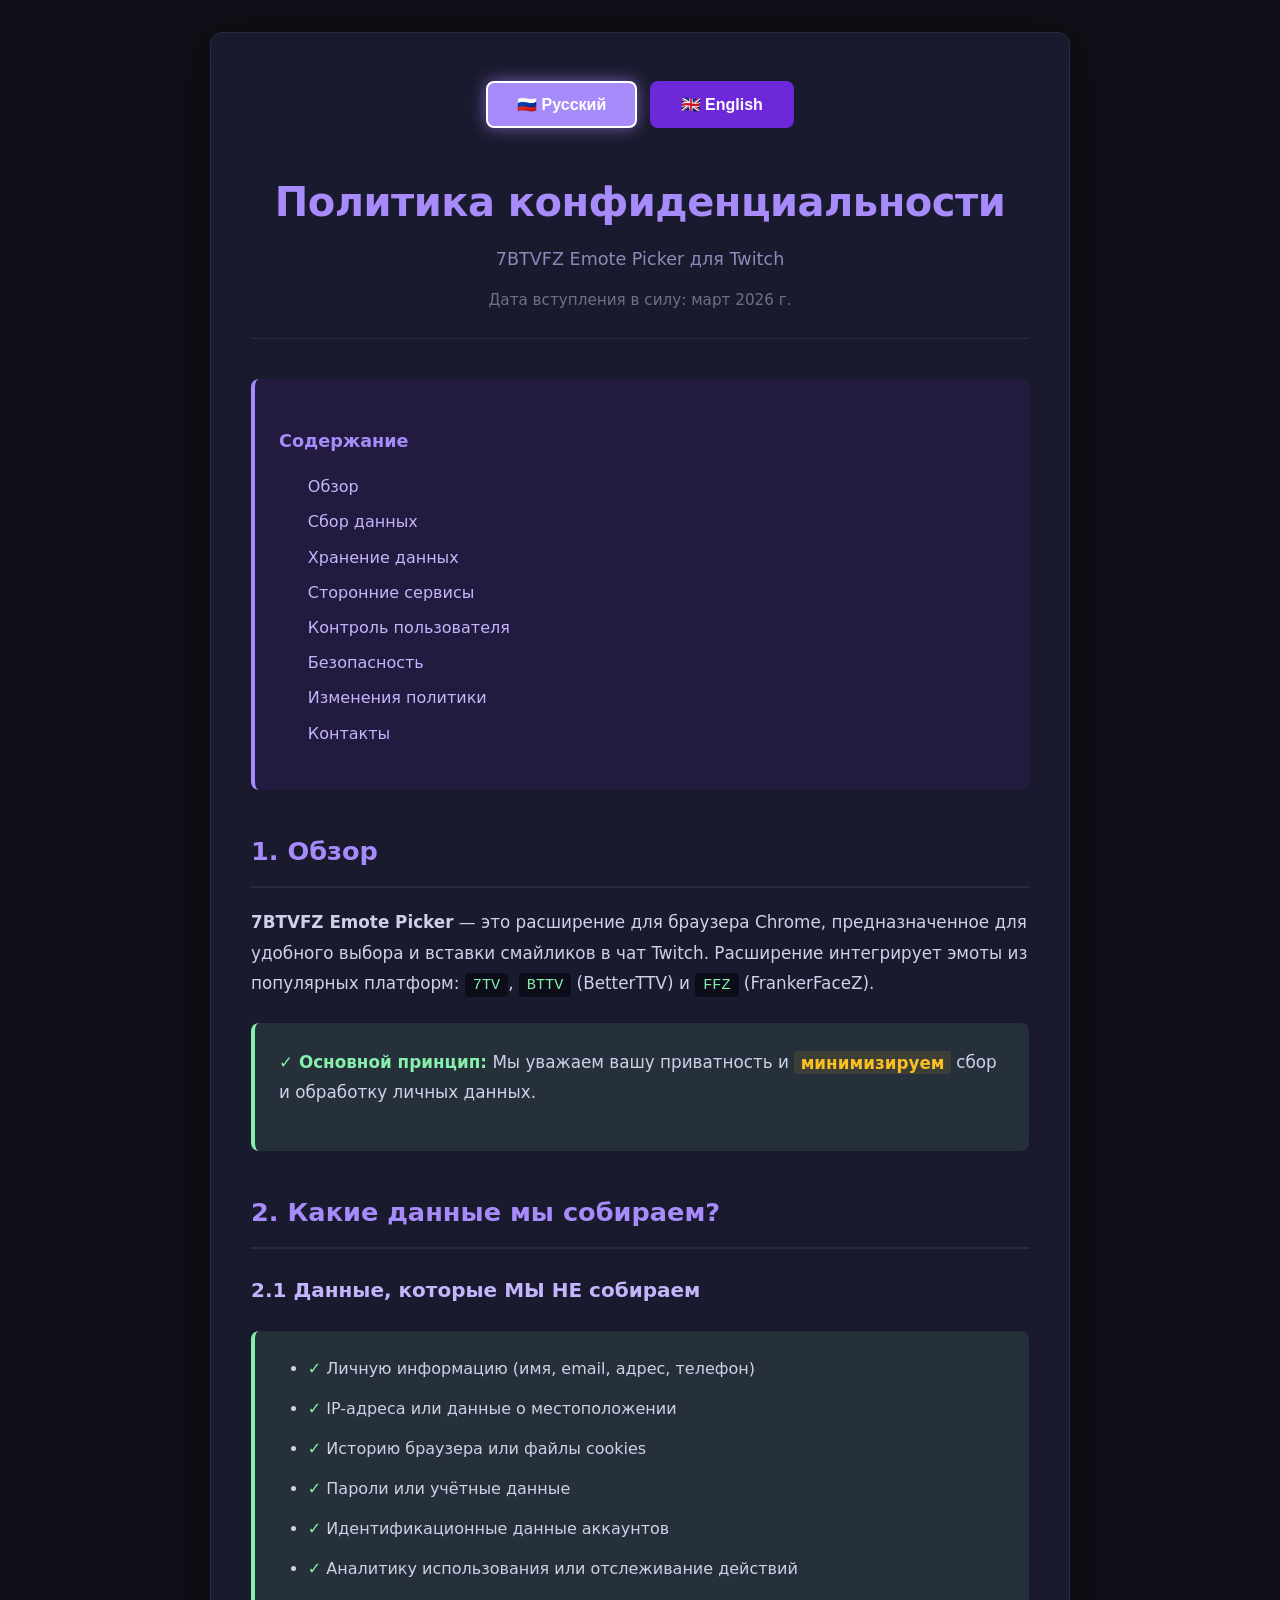
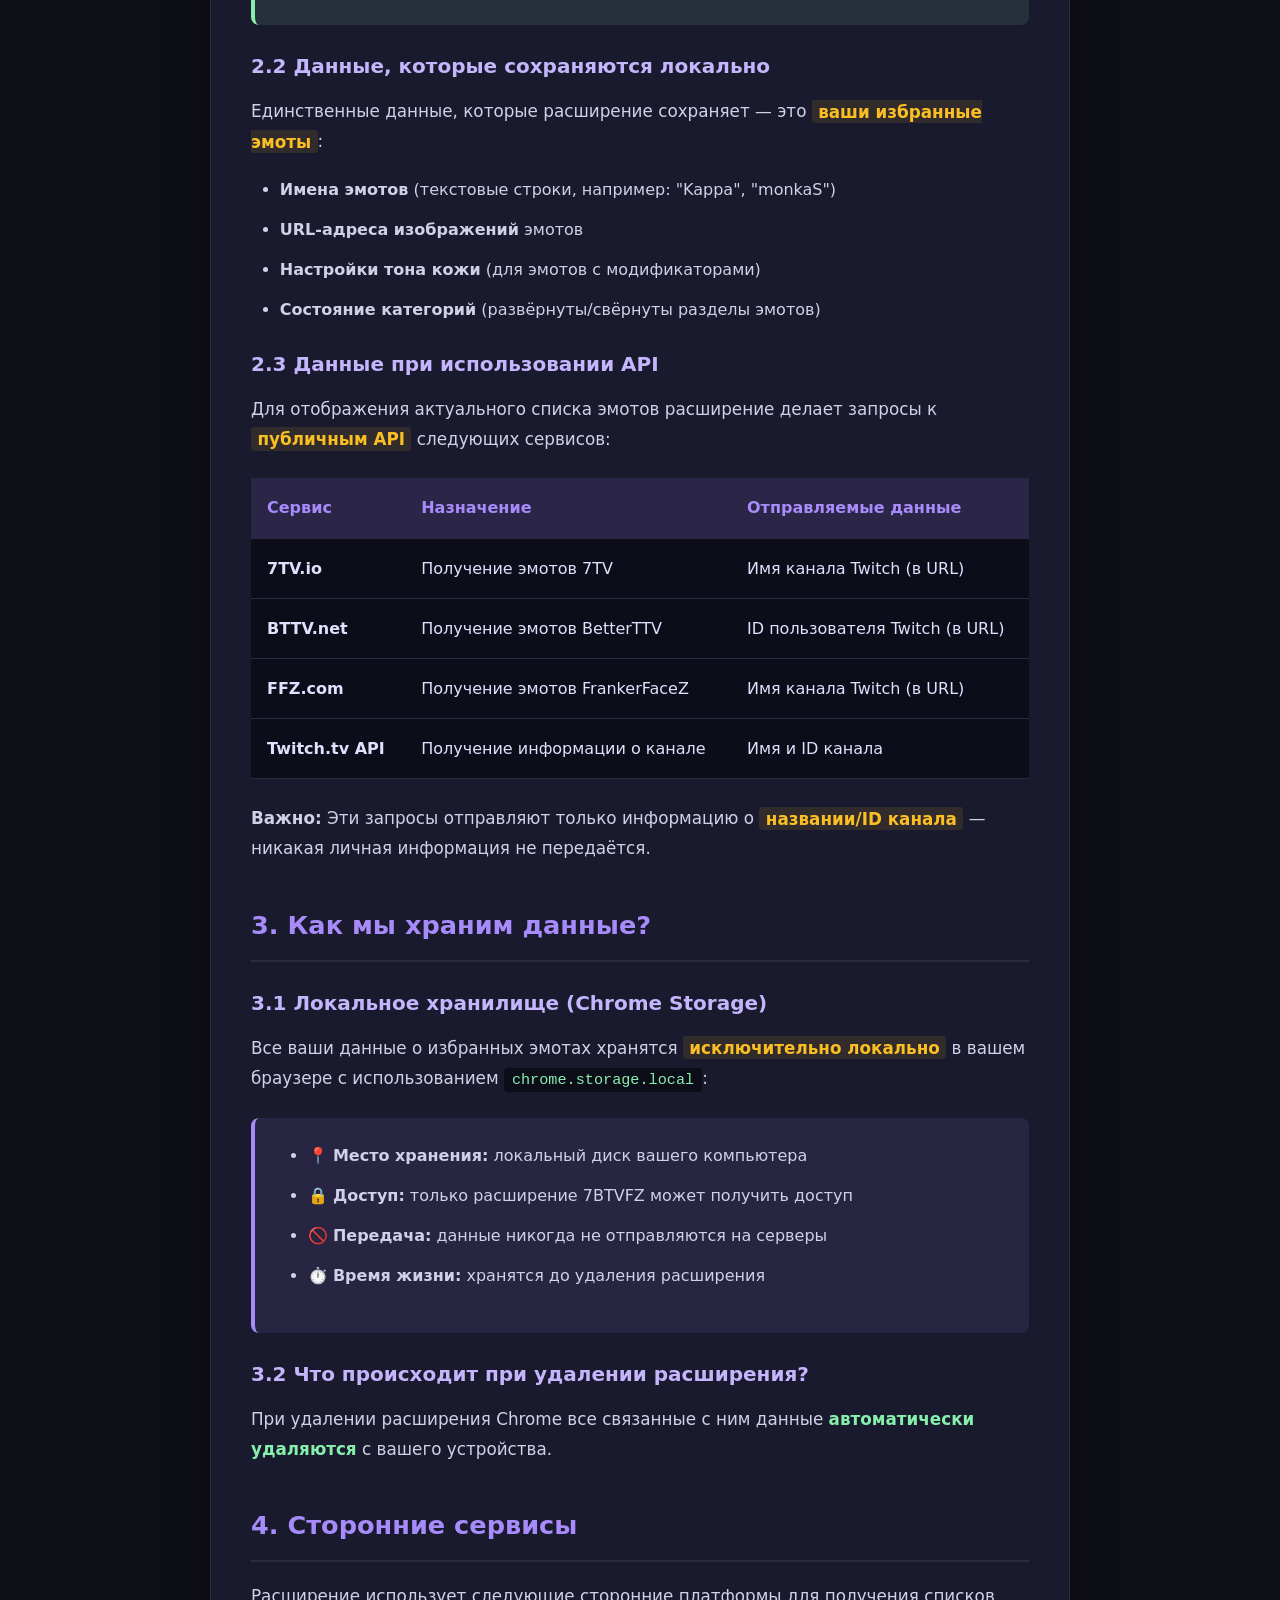
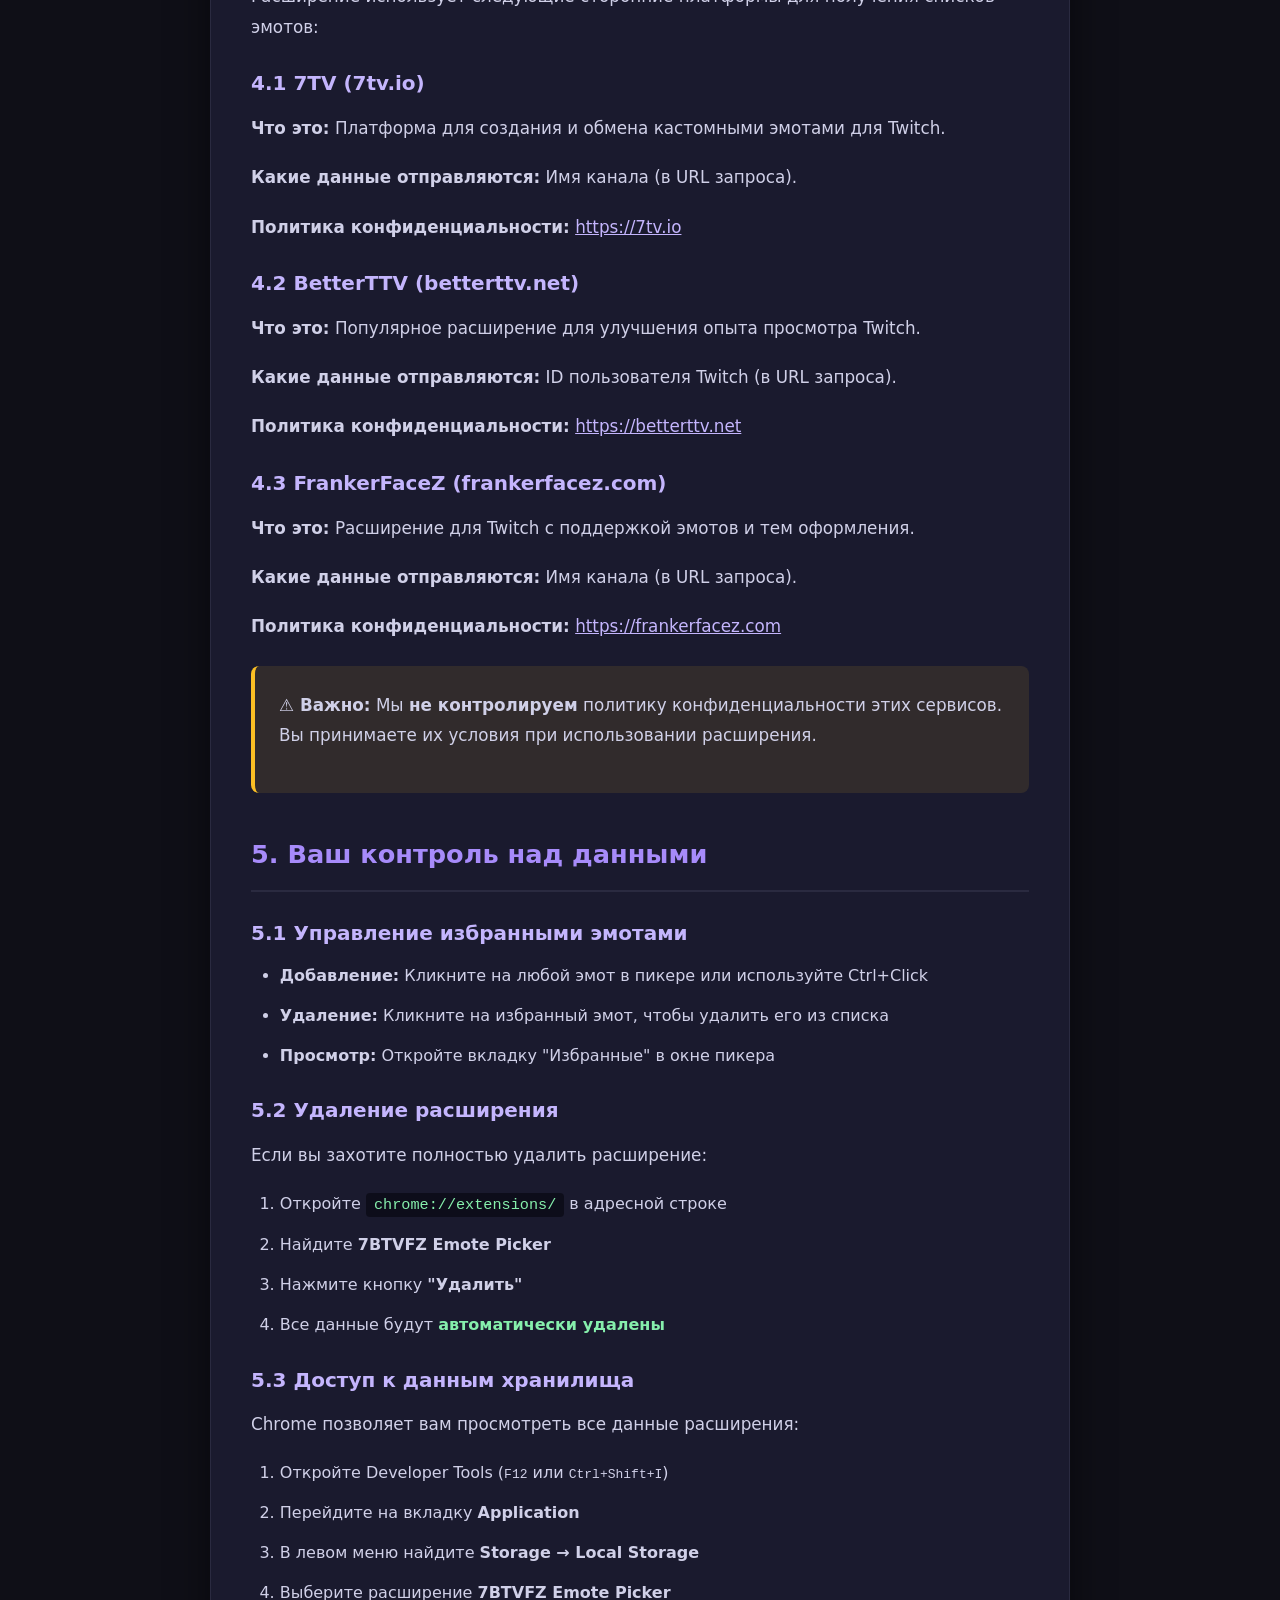
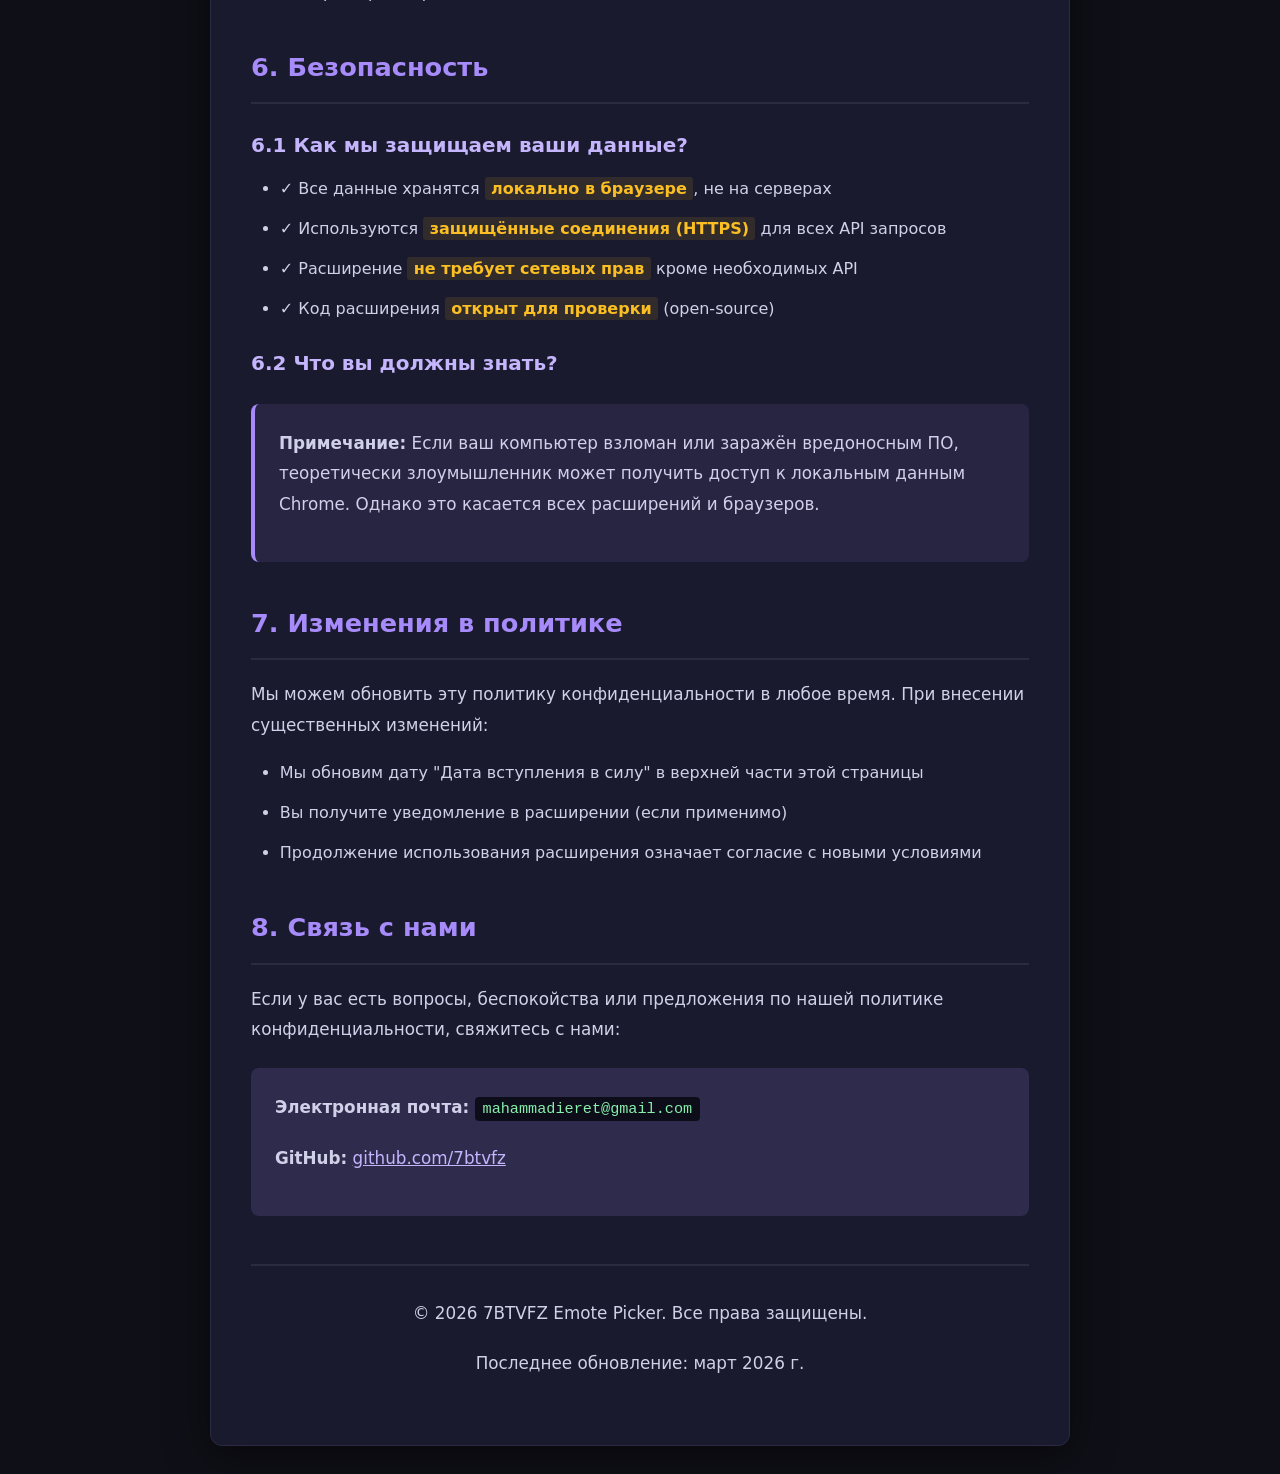
==== commit ccc8adcb: "Update index.html" ====
--- a/index.html
+++ b/index.html
@@ -565,10 +565,9 @@
                     Если у вас есть вопросы, беспокойства или предложения по нашей политике конфиденциальности, свяжитесь с нами:
                 </p>
                 <div class="contact-info">
-                    <p><strong>Электронная почта:</strong> <code>privacy@7btvfz.dev</code></p>
-                    <p><strong>GitHub:</strong> <a href="https://github.com/7btvfz" style="color: #c4b5fd;">github.com/7btvfz</a></p>
-                    <p><strong>Discord:</strong> Присоединяйтесь к нашему сообществу для вопросов и предложений</p>
-                </div>
+                    <p><strong>Электронная почта:</strong> <code>mahammadieret@gmail.com</code></p>
+                    <p><strong>GitHub:</strong> <a href="https://github.com/ftpobpl47hGTN56/7BTVFZ-emote-Picker" style="color: #c4b5fd;">github.com/7btvfz</a></p>
+                 </div>
             </section>
 
             <div class="footer">
@@ -798,10 +797,8 @@
                     If you have questions, concerns, or suggestions about our privacy policy, please reach out:
                 </p>
                 <div class="contact-info">
-                    <p><strong>Email:</strong> <code>privacy@7btvfz.dev</code></p>
-                    <p><strong>GitHub:</strong> <a href="https://github.com/7btvfz" style="color: #c4b5fd;">github.com/7btvfz</a></p>
-                    <p><strong>Discord:</strong> Join our community for questions and feedback</p>
-                </div>
+                    <p><strong>Email:</strong> <code>mahammadieret@gmail.com</code></p>
+                  </div>
             </section>
 
             <div class="footer">
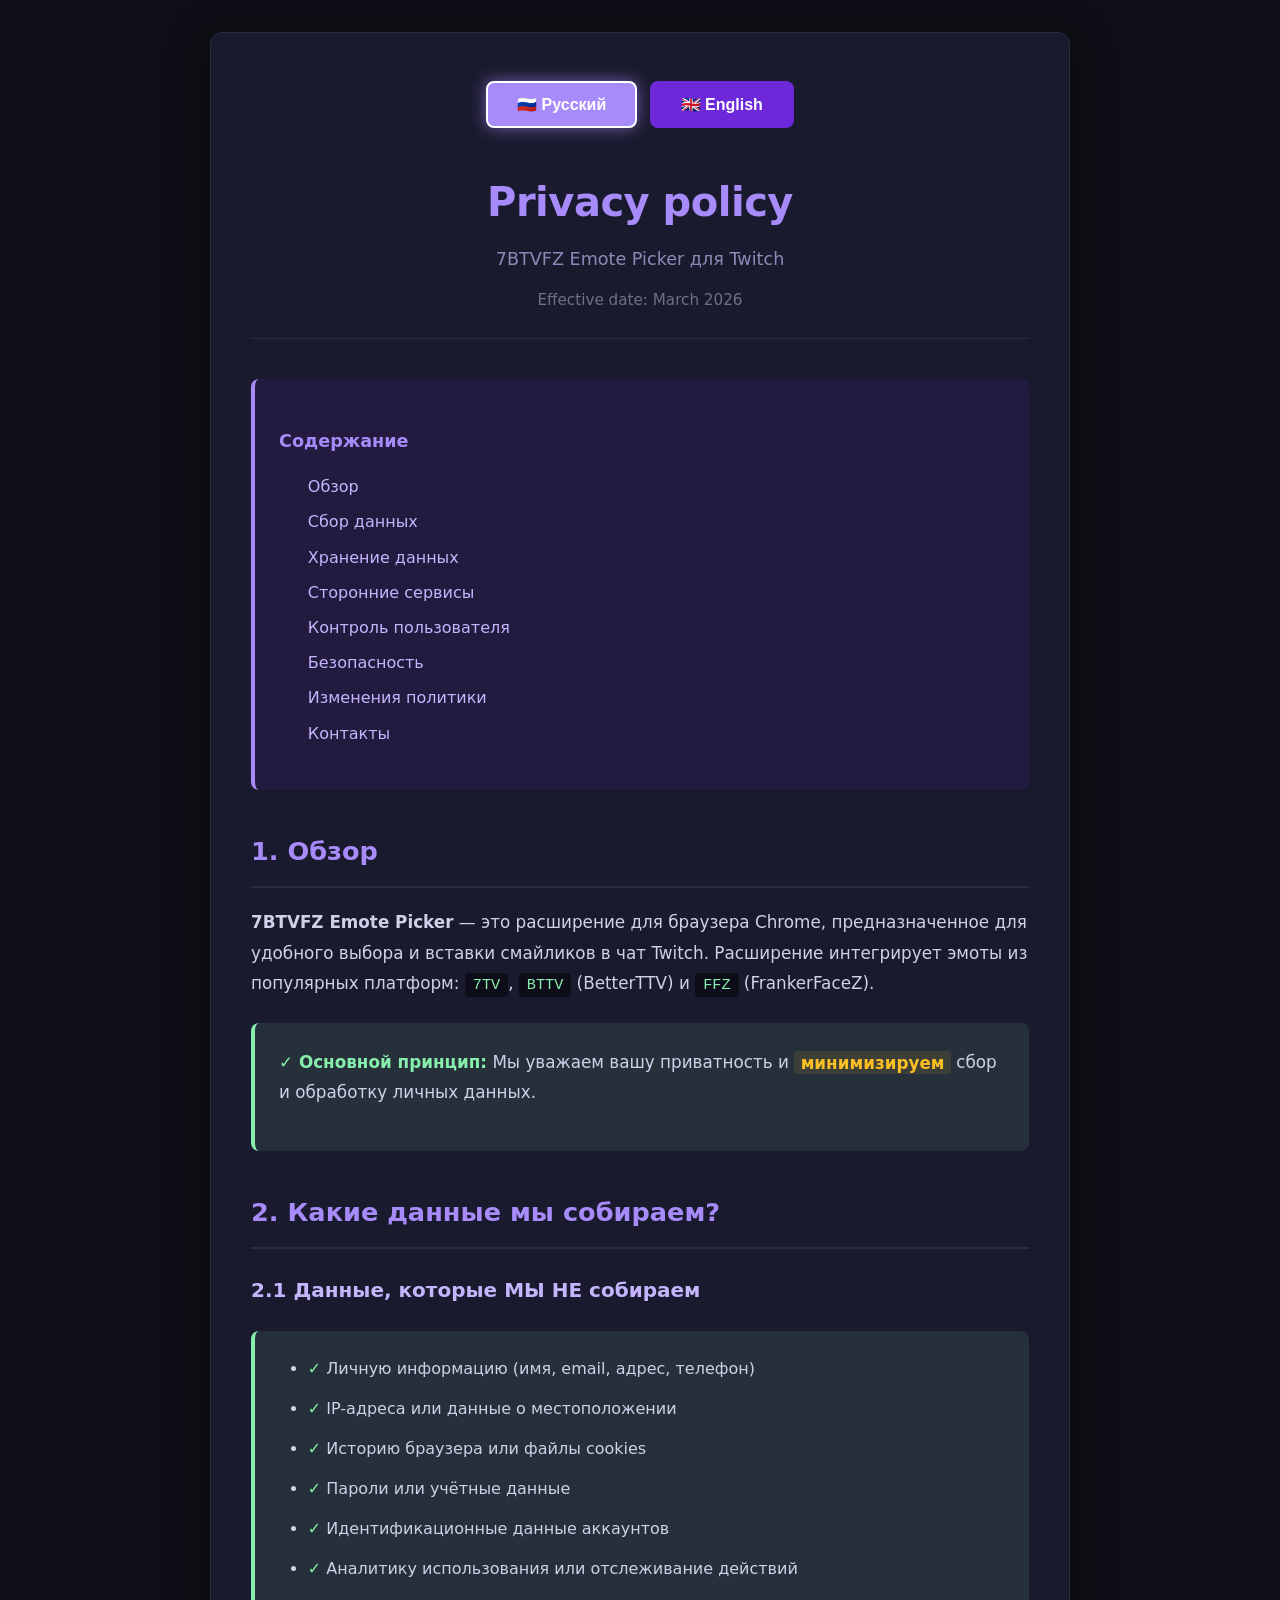
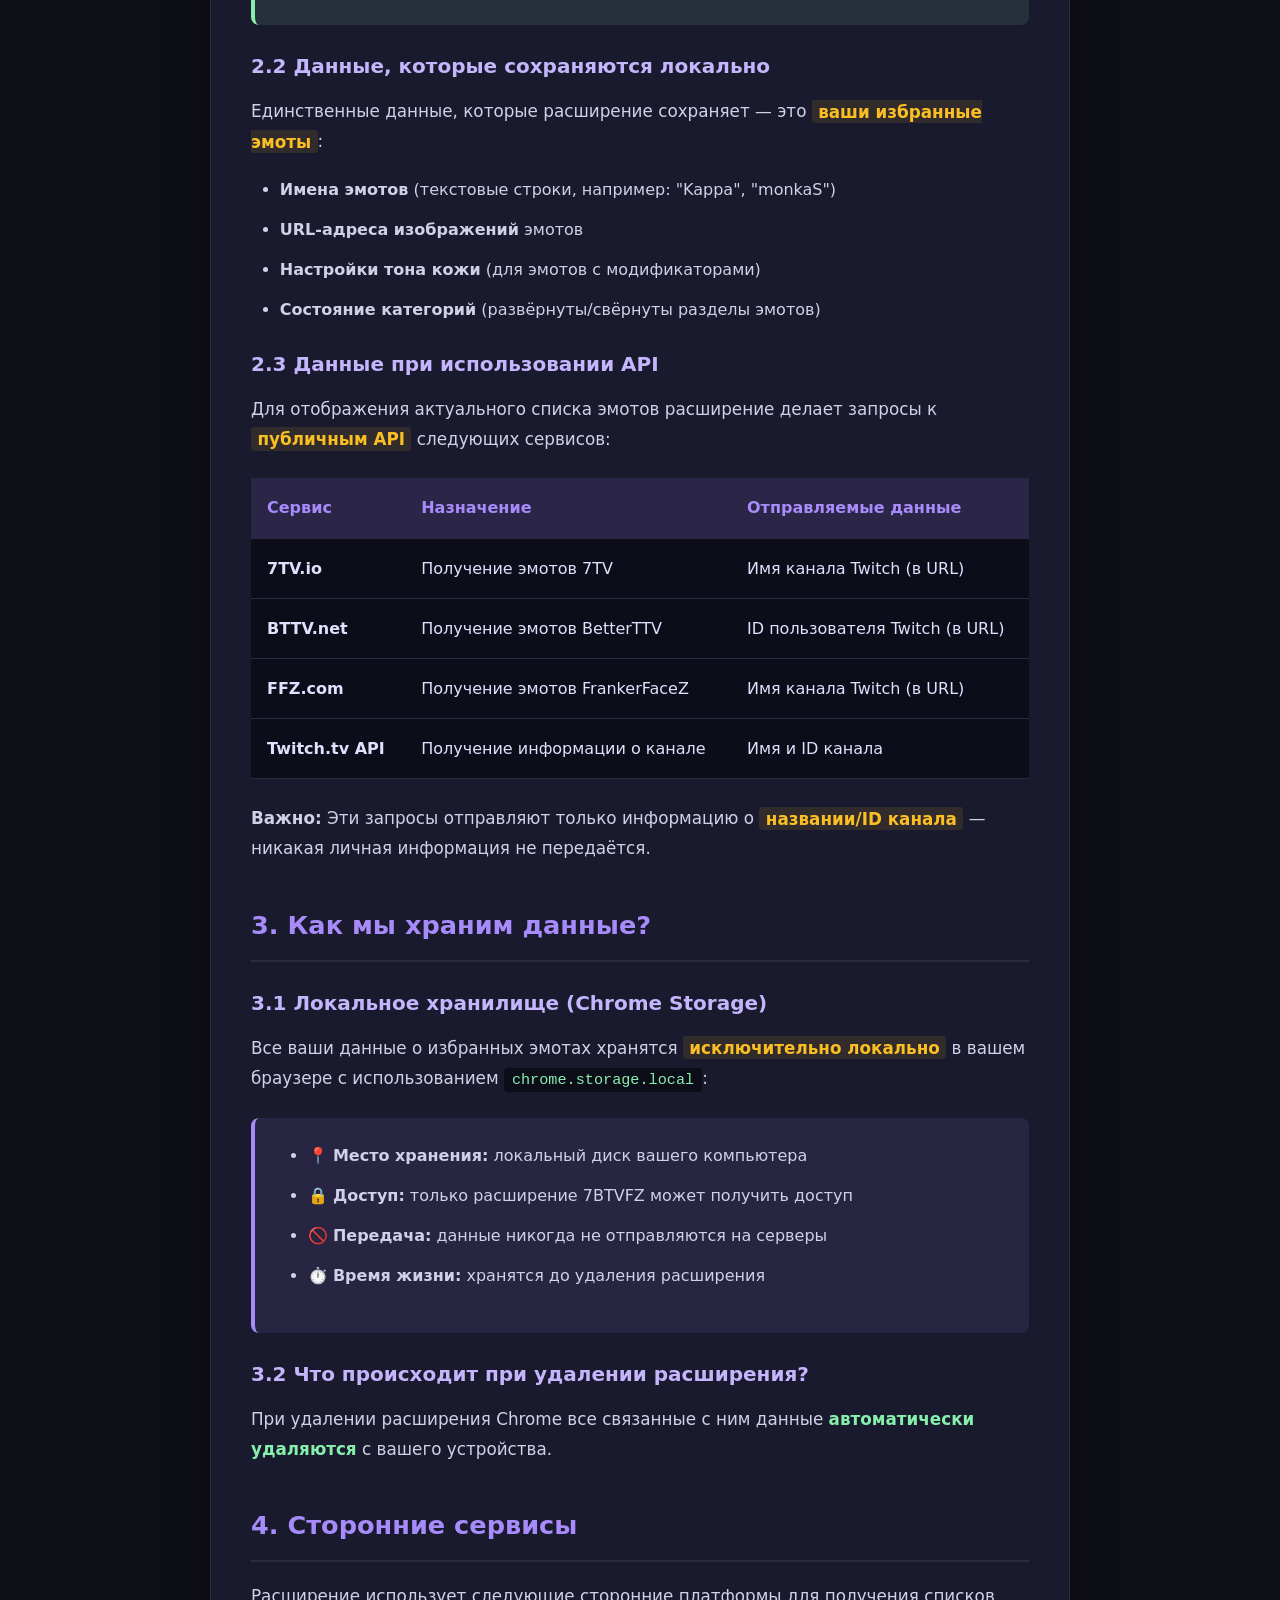
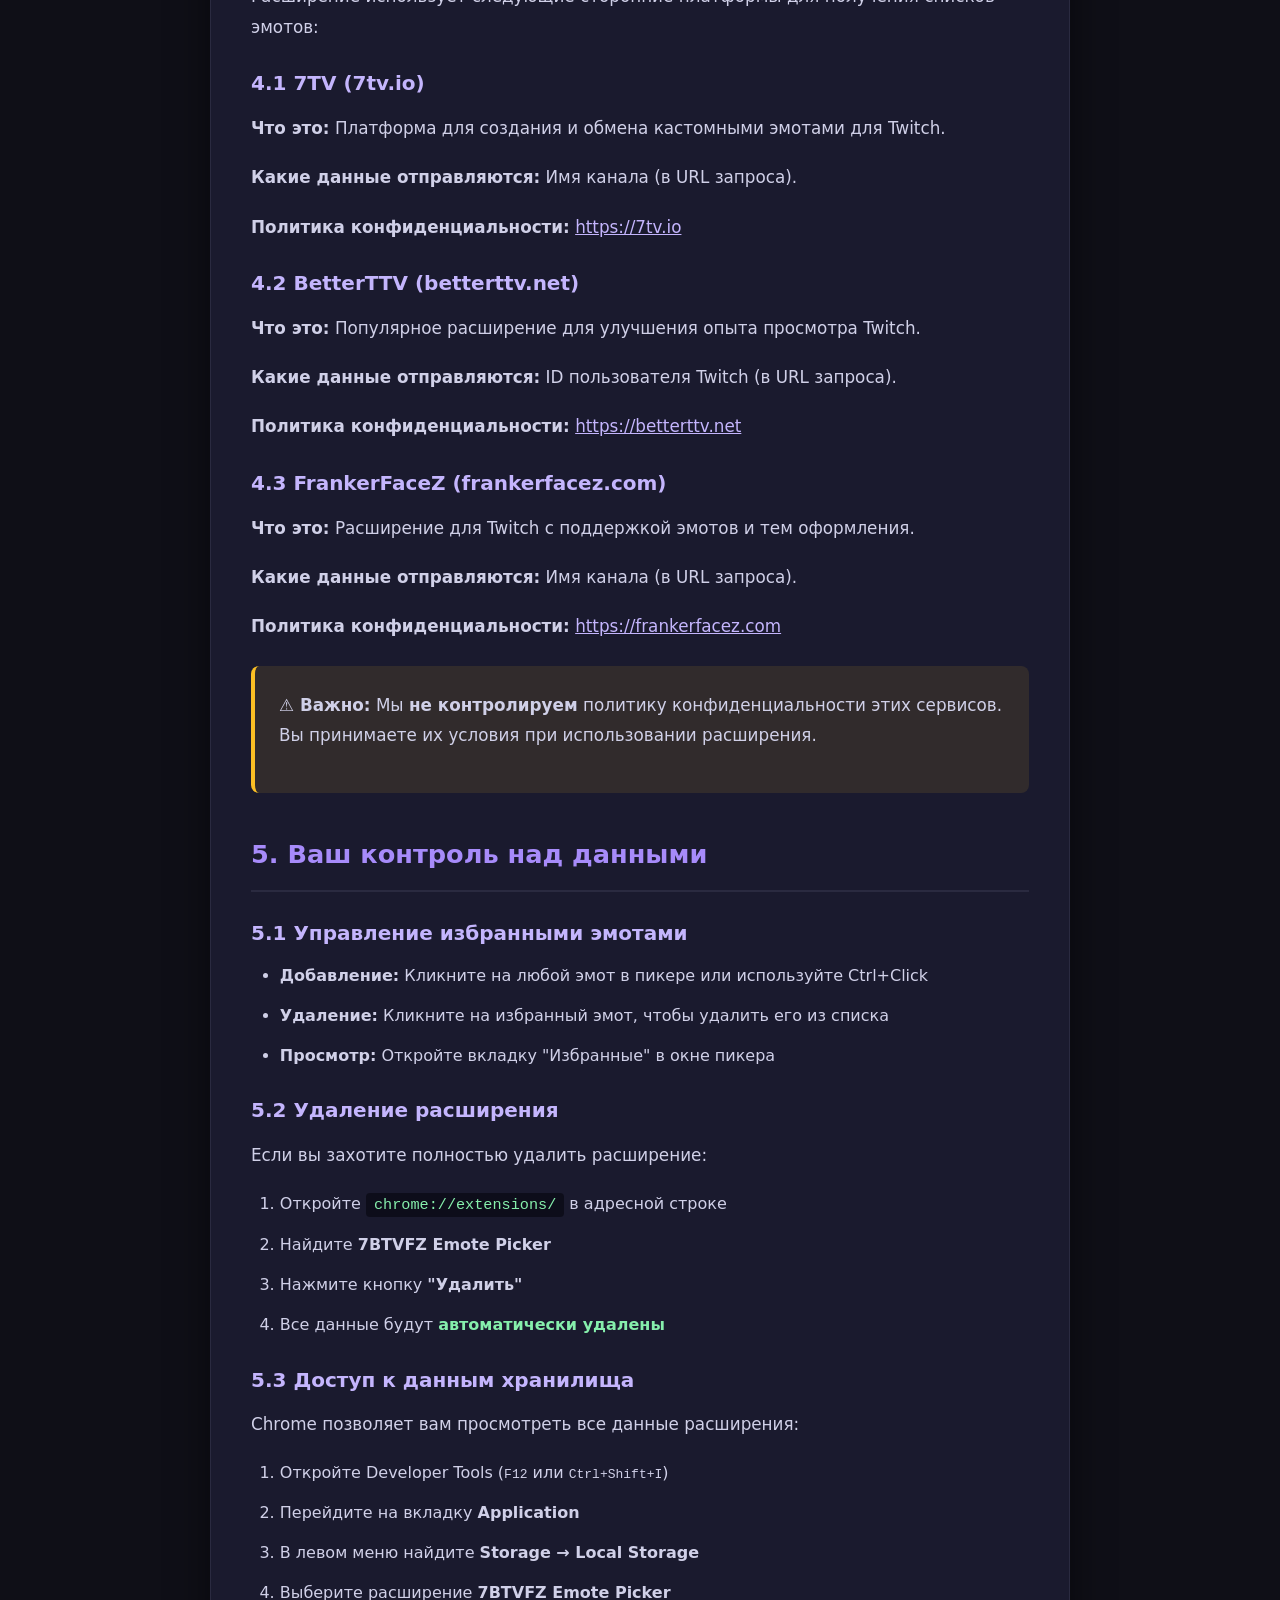
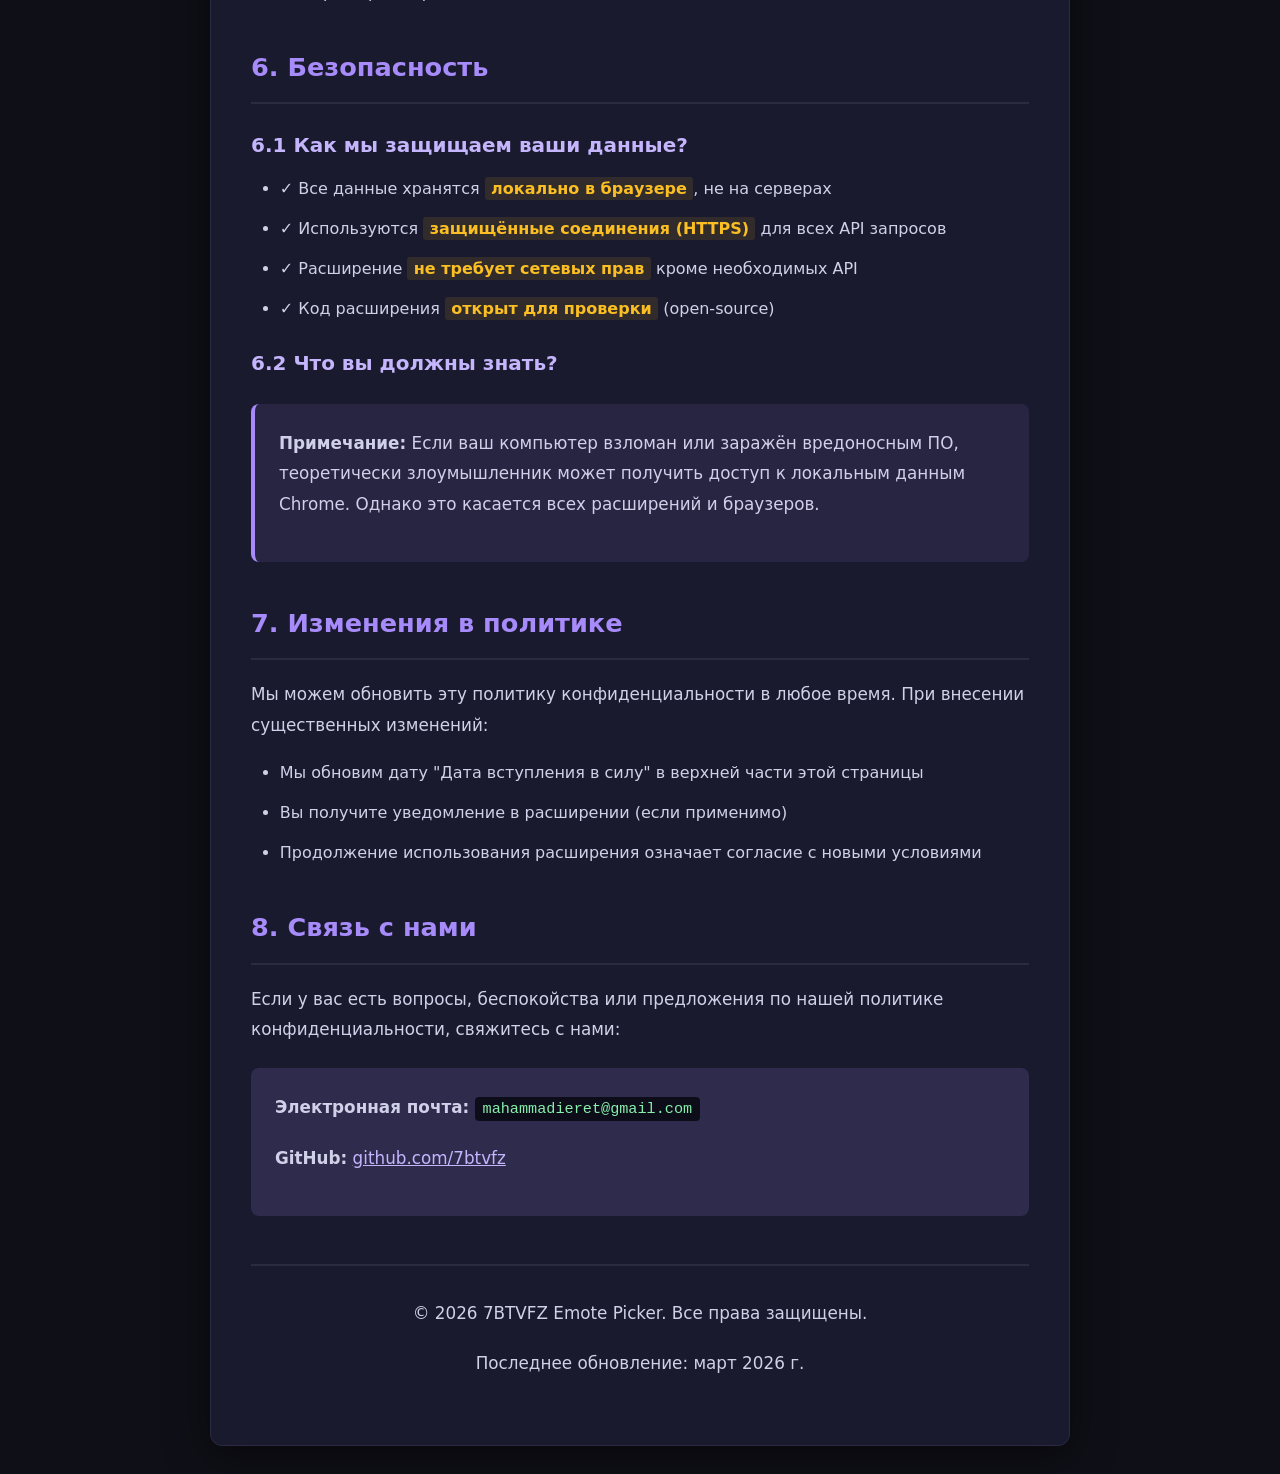
==== commit 879476cf: "Update index.html" ====
--- a/index.html
+++ b/index.html
@@ -3,7 +3,7 @@
 <head>
     <meta charset="UTF-8">
     <meta name="viewport" content="width=device-width, initial-scale=1.0">
-    <title>Политика конфиденциальности — 7BTVFZ Emote Picker</title>
+    <title>Privacy policy — 7BTVFZ Emote Picker</title>
     <style>
         :root {
             --bg: #0f0f17;
@@ -334,7 +334,7 @@
 
         <!-- Title -->
         <h1 data-ru="Политика конфиденциальности" data-en="Privacy Policy">
-            Политика конфиденциальности
+            Privacy policy
         </h1>
 
         <p class="subtitle" data-ru="7BTVFZ Emote Picker для Twitch" data-en="7BTVFZ Emote Picker for Twitch">
@@ -342,8 +342,7 @@
         </p>
 
         <div class="date" data-ru="Дата вступления в силу: март 2026 г." data-en="Effective Date: March 2026">
-            Дата вступления в силу: март 2026 г.
-        </div>
+            Effective date: March 2026        </div>
 
         <!-- Russian Version -->
         <div class="content-ru active">
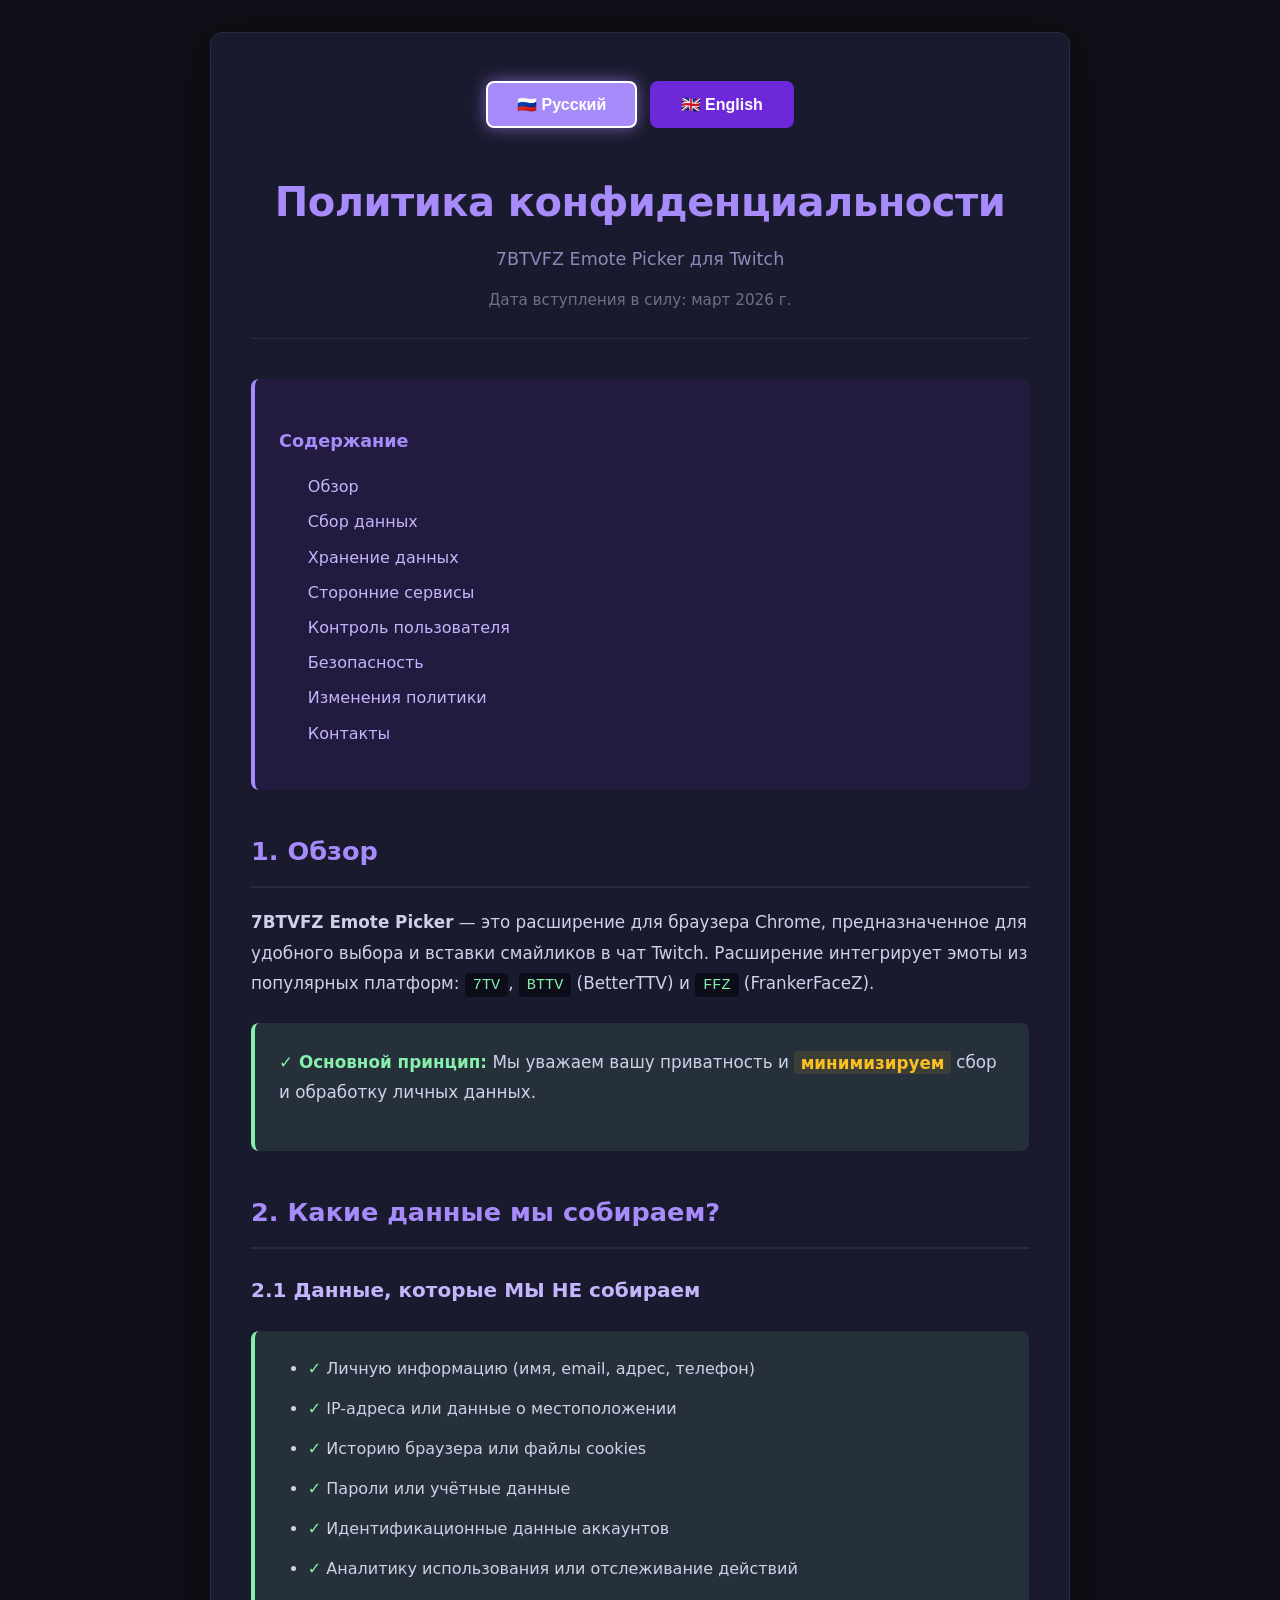
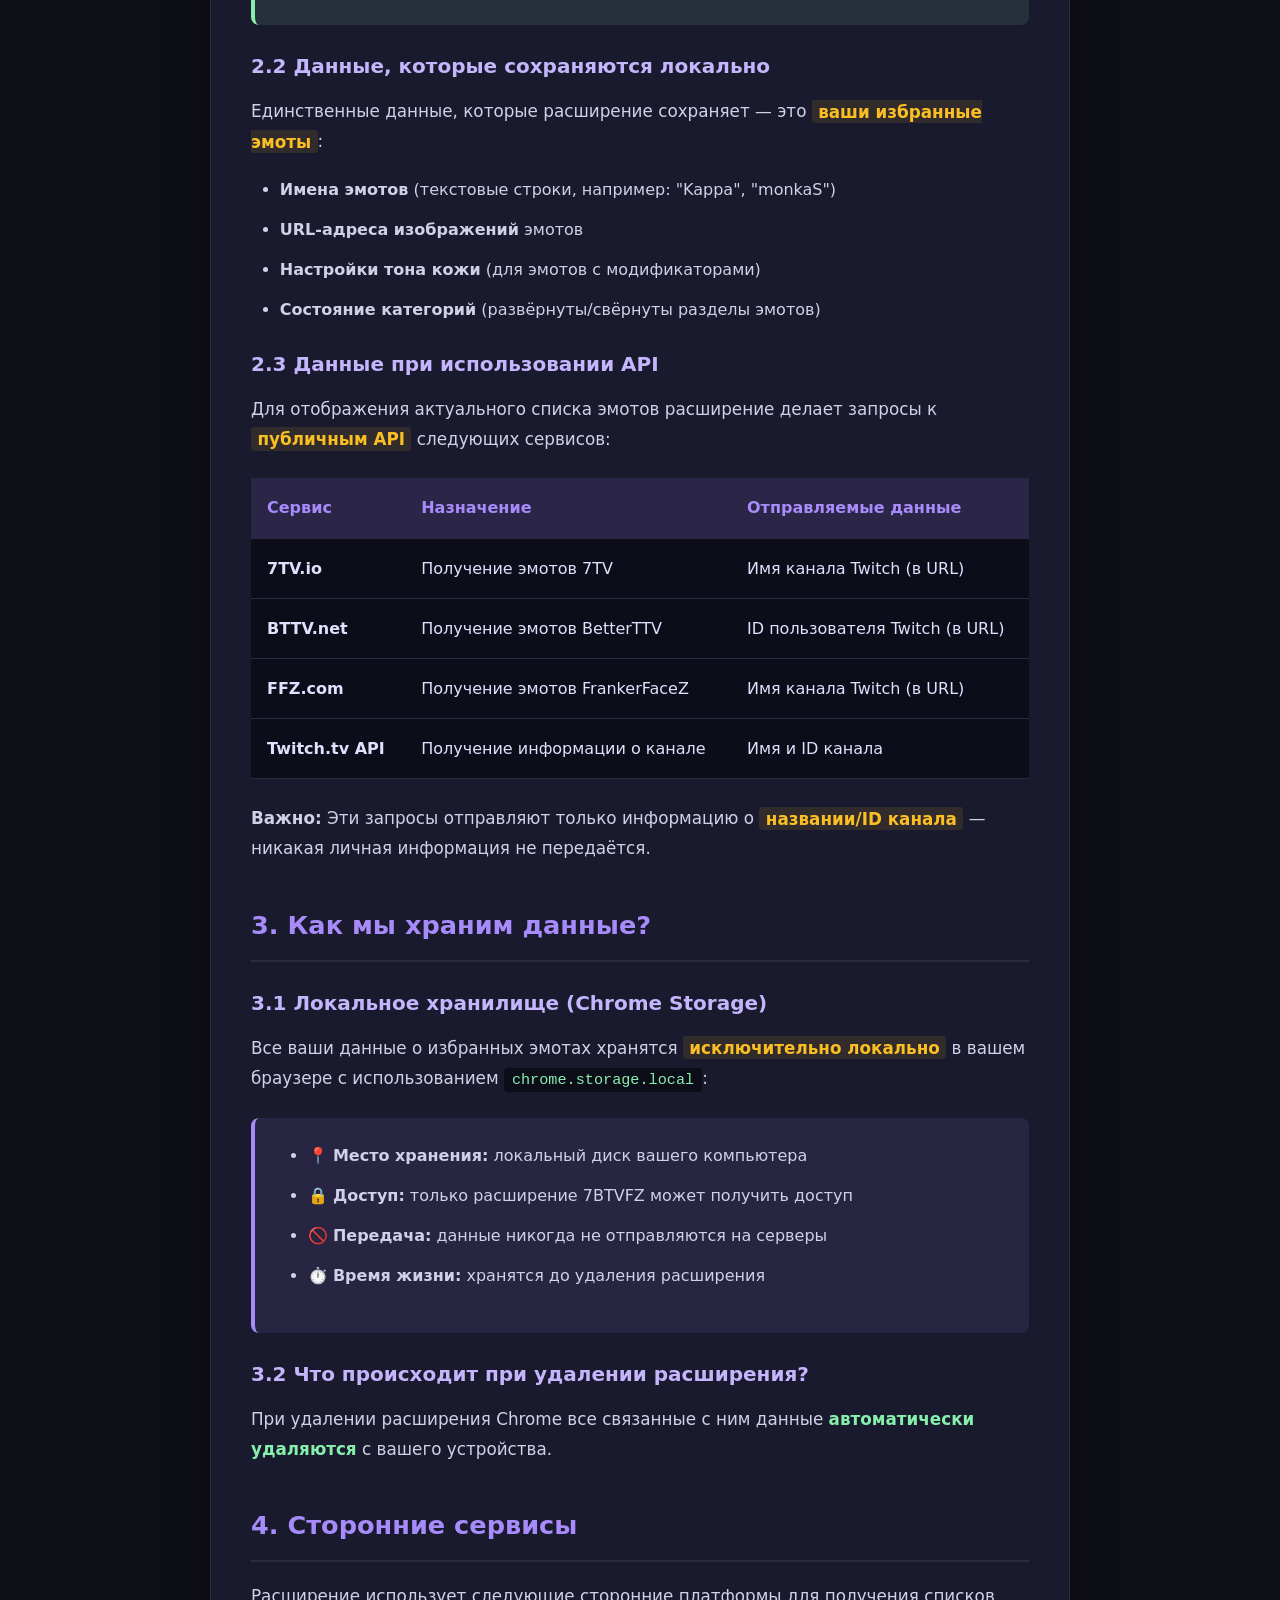
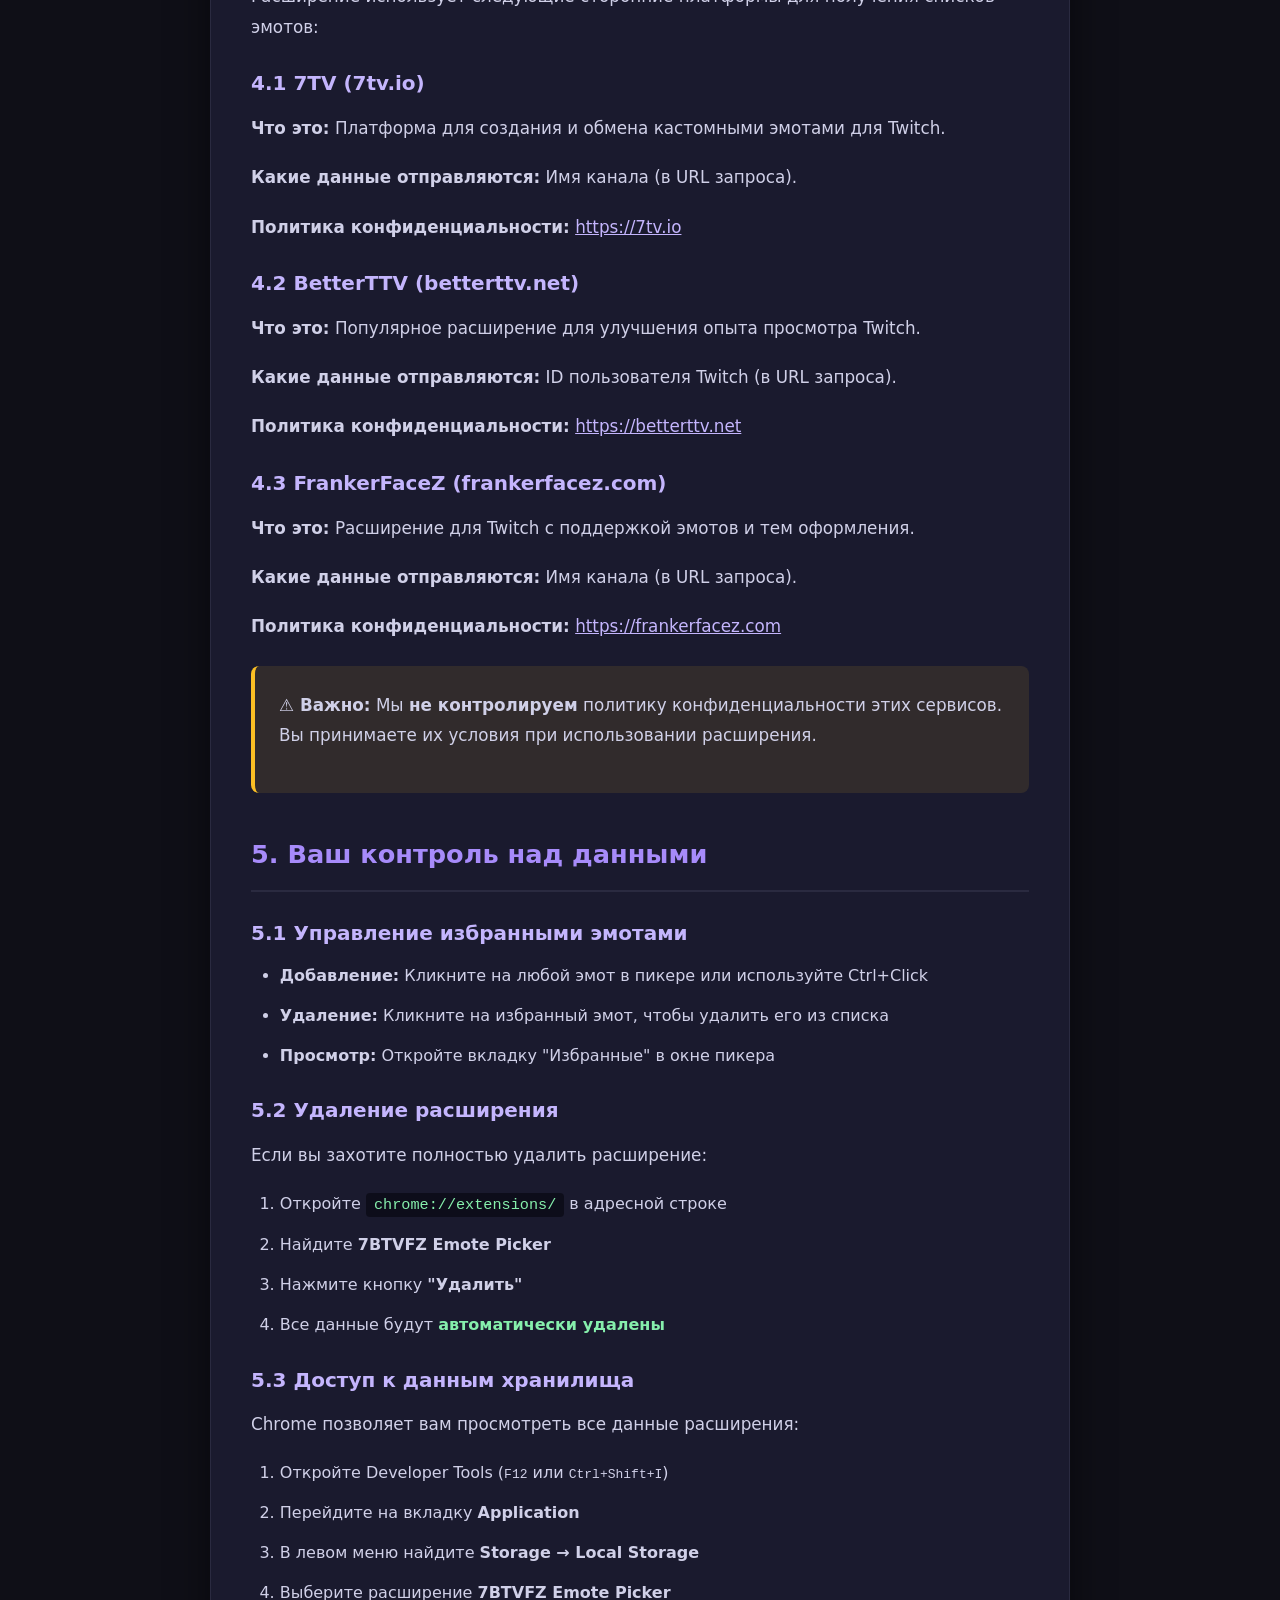
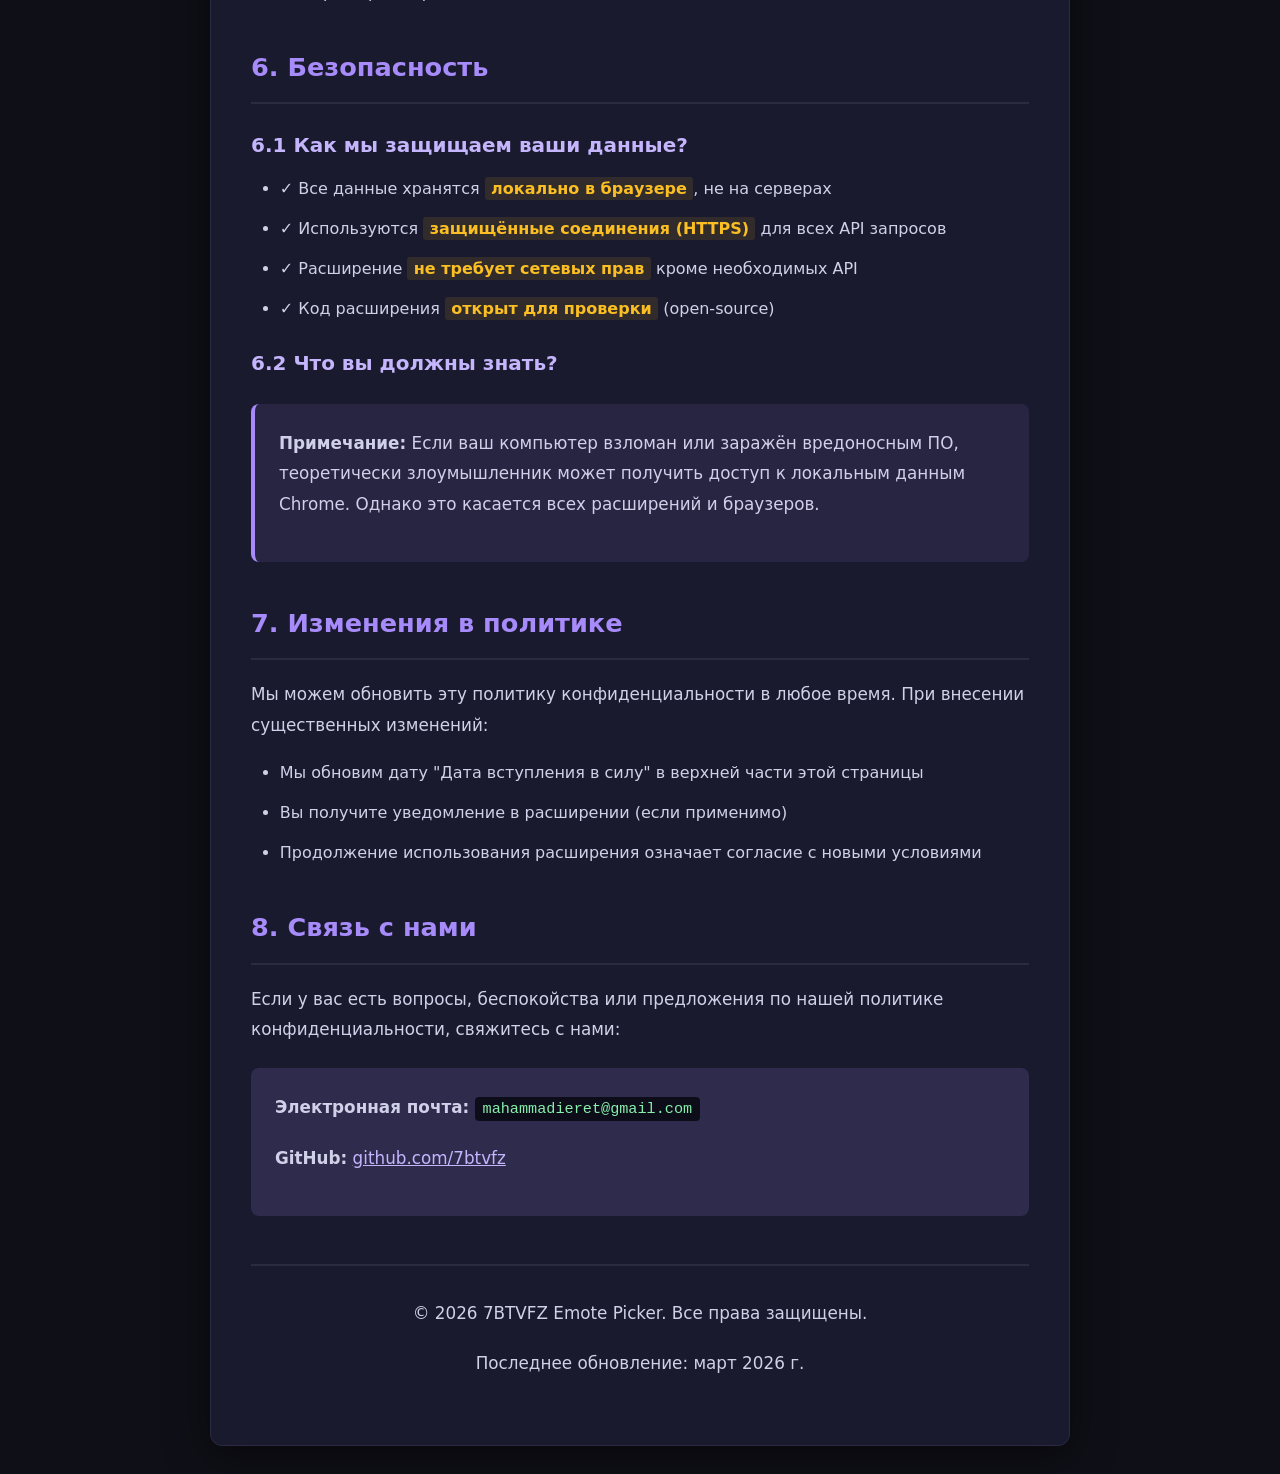
==== commit 1d3b8159: "Add files via upload" ====
--- a/index.html
+++ b/index.html
@@ -334,7 +334,7 @@
 
         <!-- Title -->
         <h1 data-ru="Политика конфиденциальности" data-en="Privacy Policy">
-            Privacy policy
+            Политика конфиденциальности
         </h1>
 
         <p class="subtitle" data-ru="7BTVFZ Emote Picker для Twitch" data-en="7BTVFZ Emote Picker for Twitch">
@@ -342,7 +342,8 @@
         </p>
 
         <div class="date" data-ru="Дата вступления в силу: март 2026 г." data-en="Effective Date: March 2026">
-            Effective date: March 2026        </div>
+            Дата вступления в силу: март 2026 г.
+        </div>
 
         <!-- Russian Version -->
         <div class="content-ru active">
@@ -834,4 +835,4 @@
     </script>
 
 </body>
-</html>
+</html>
